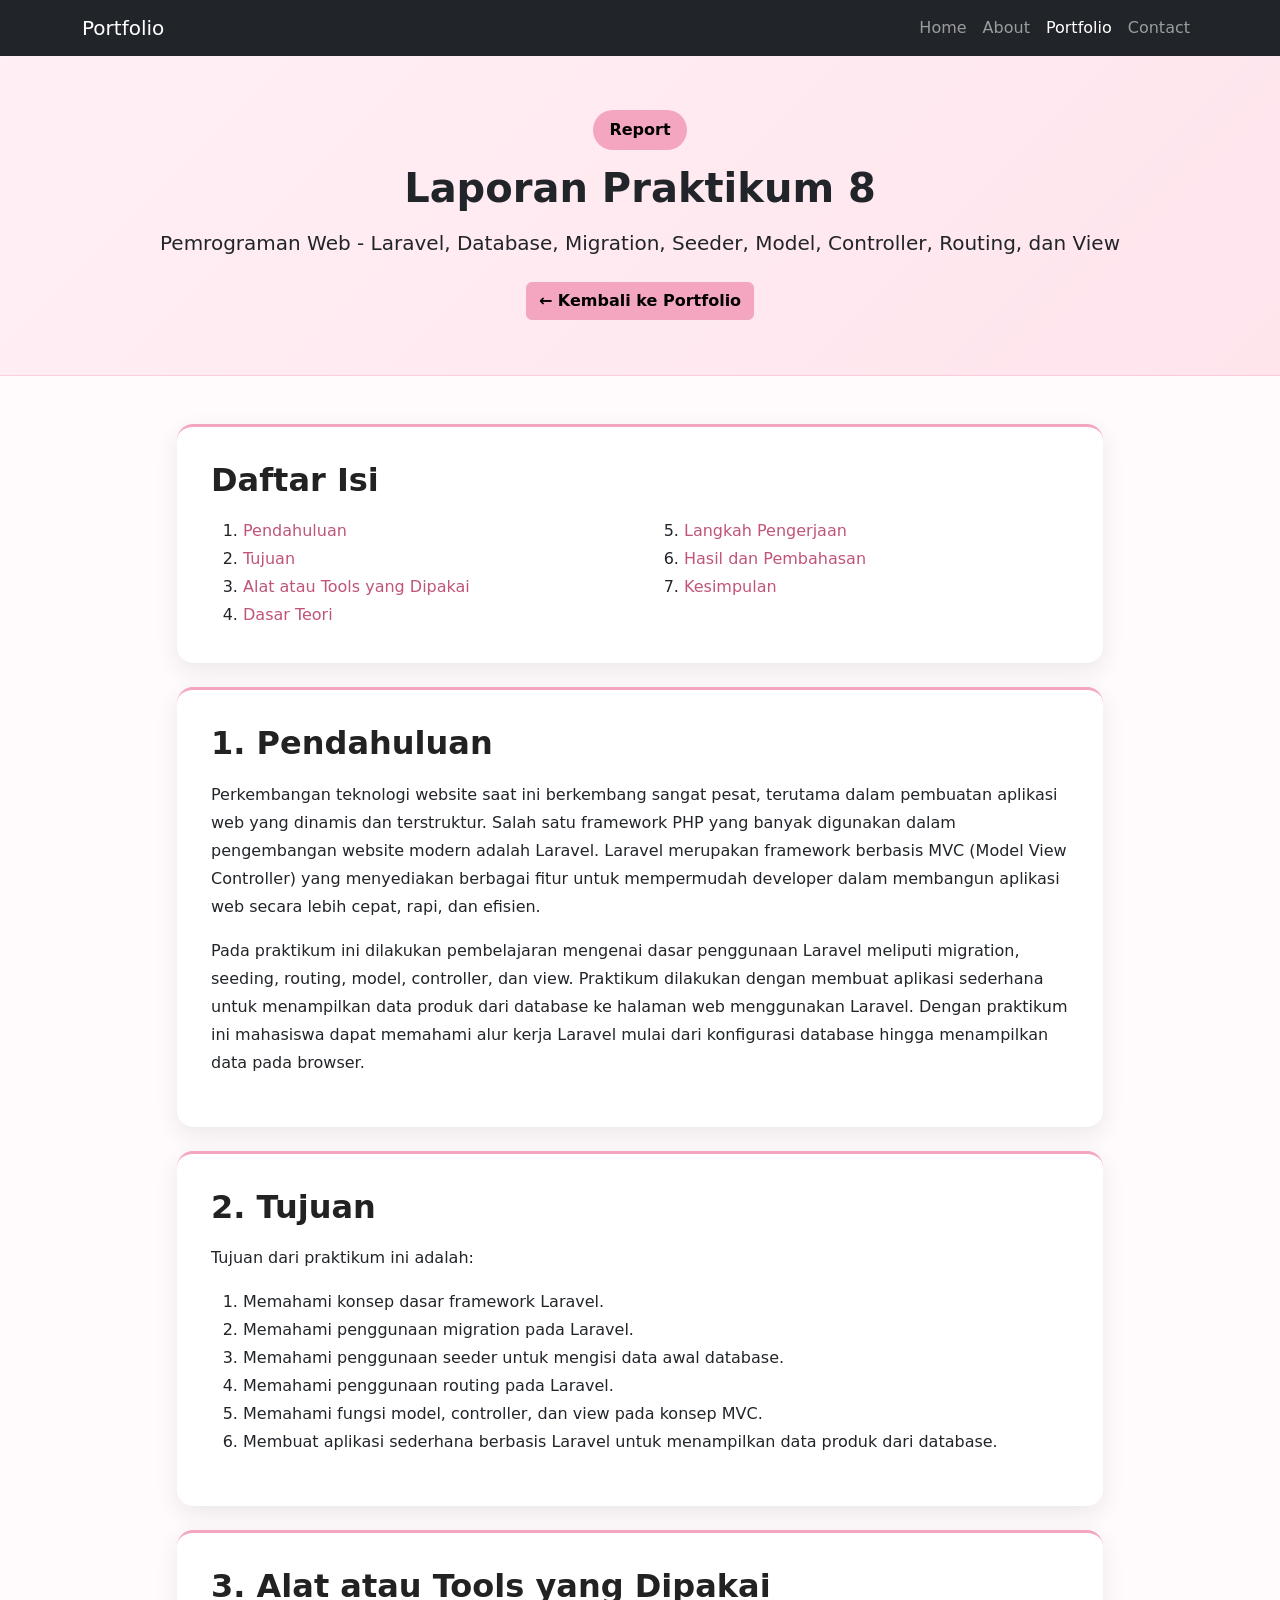
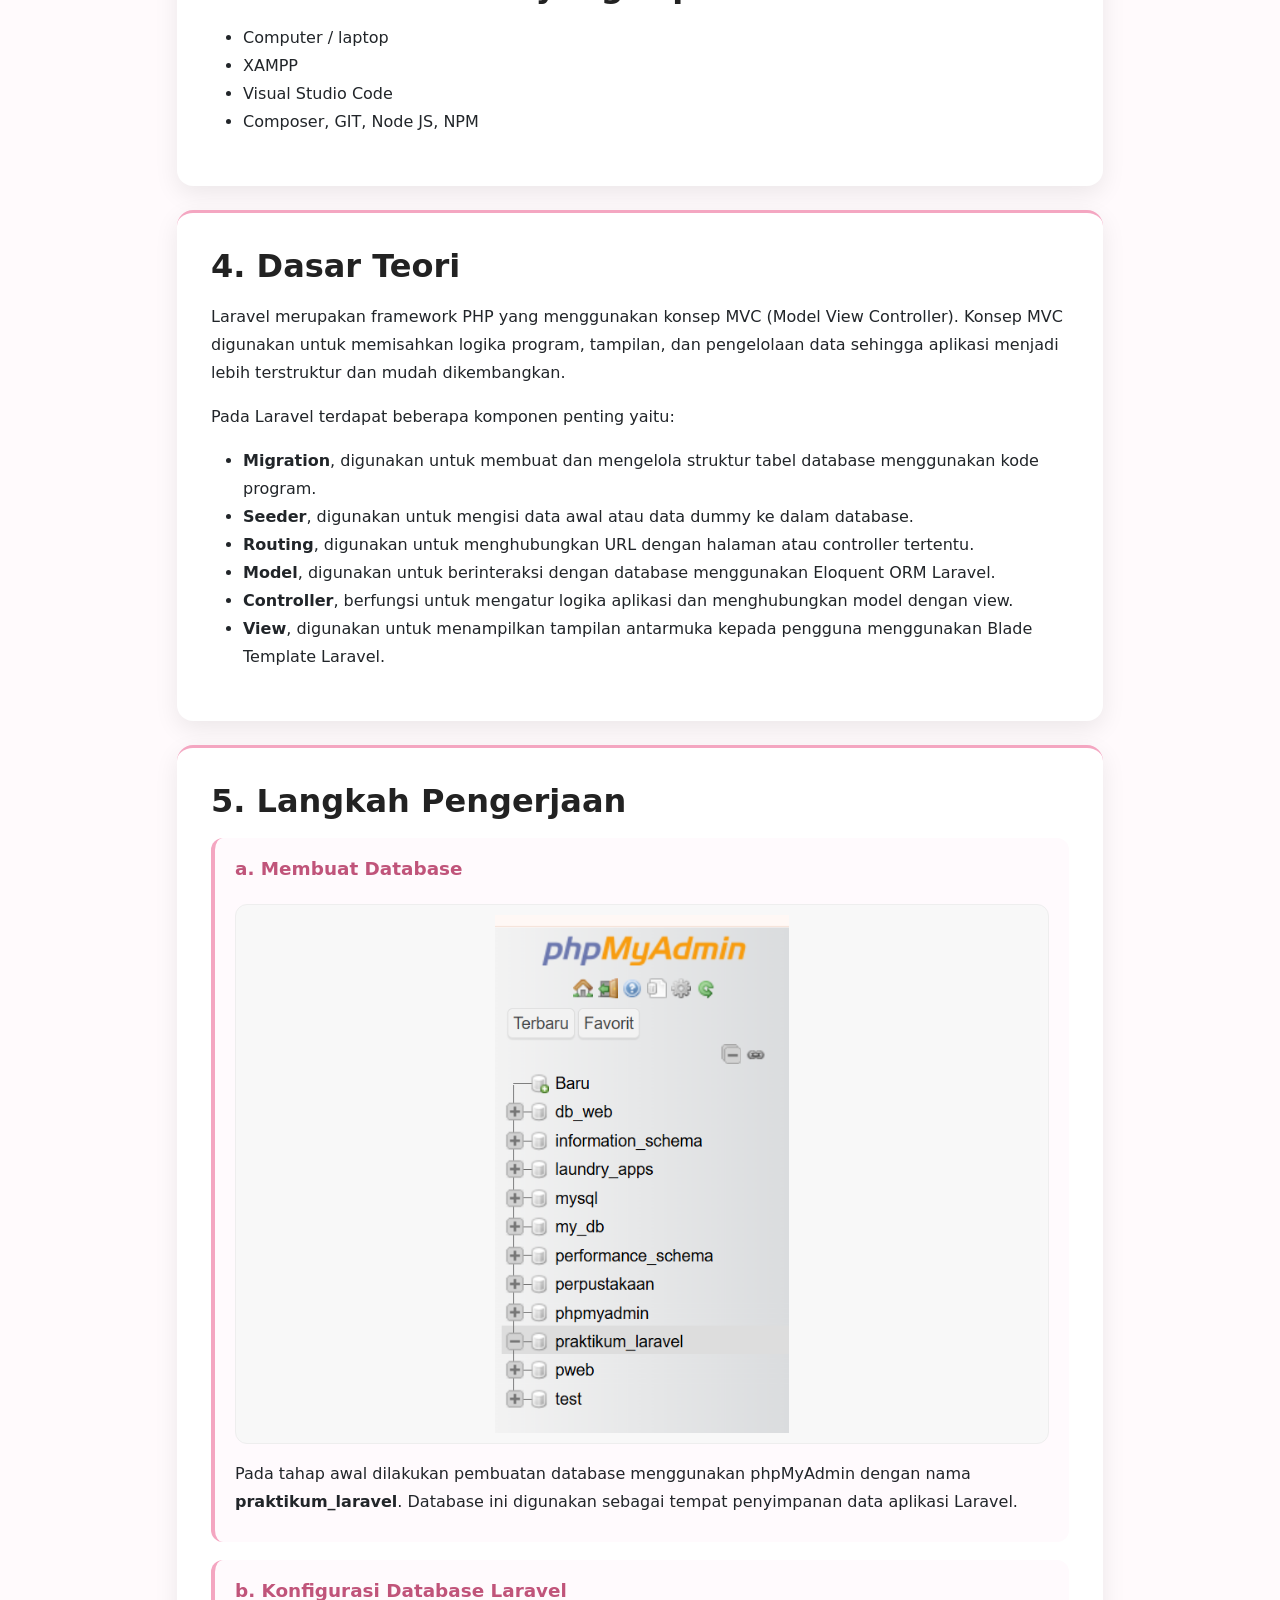
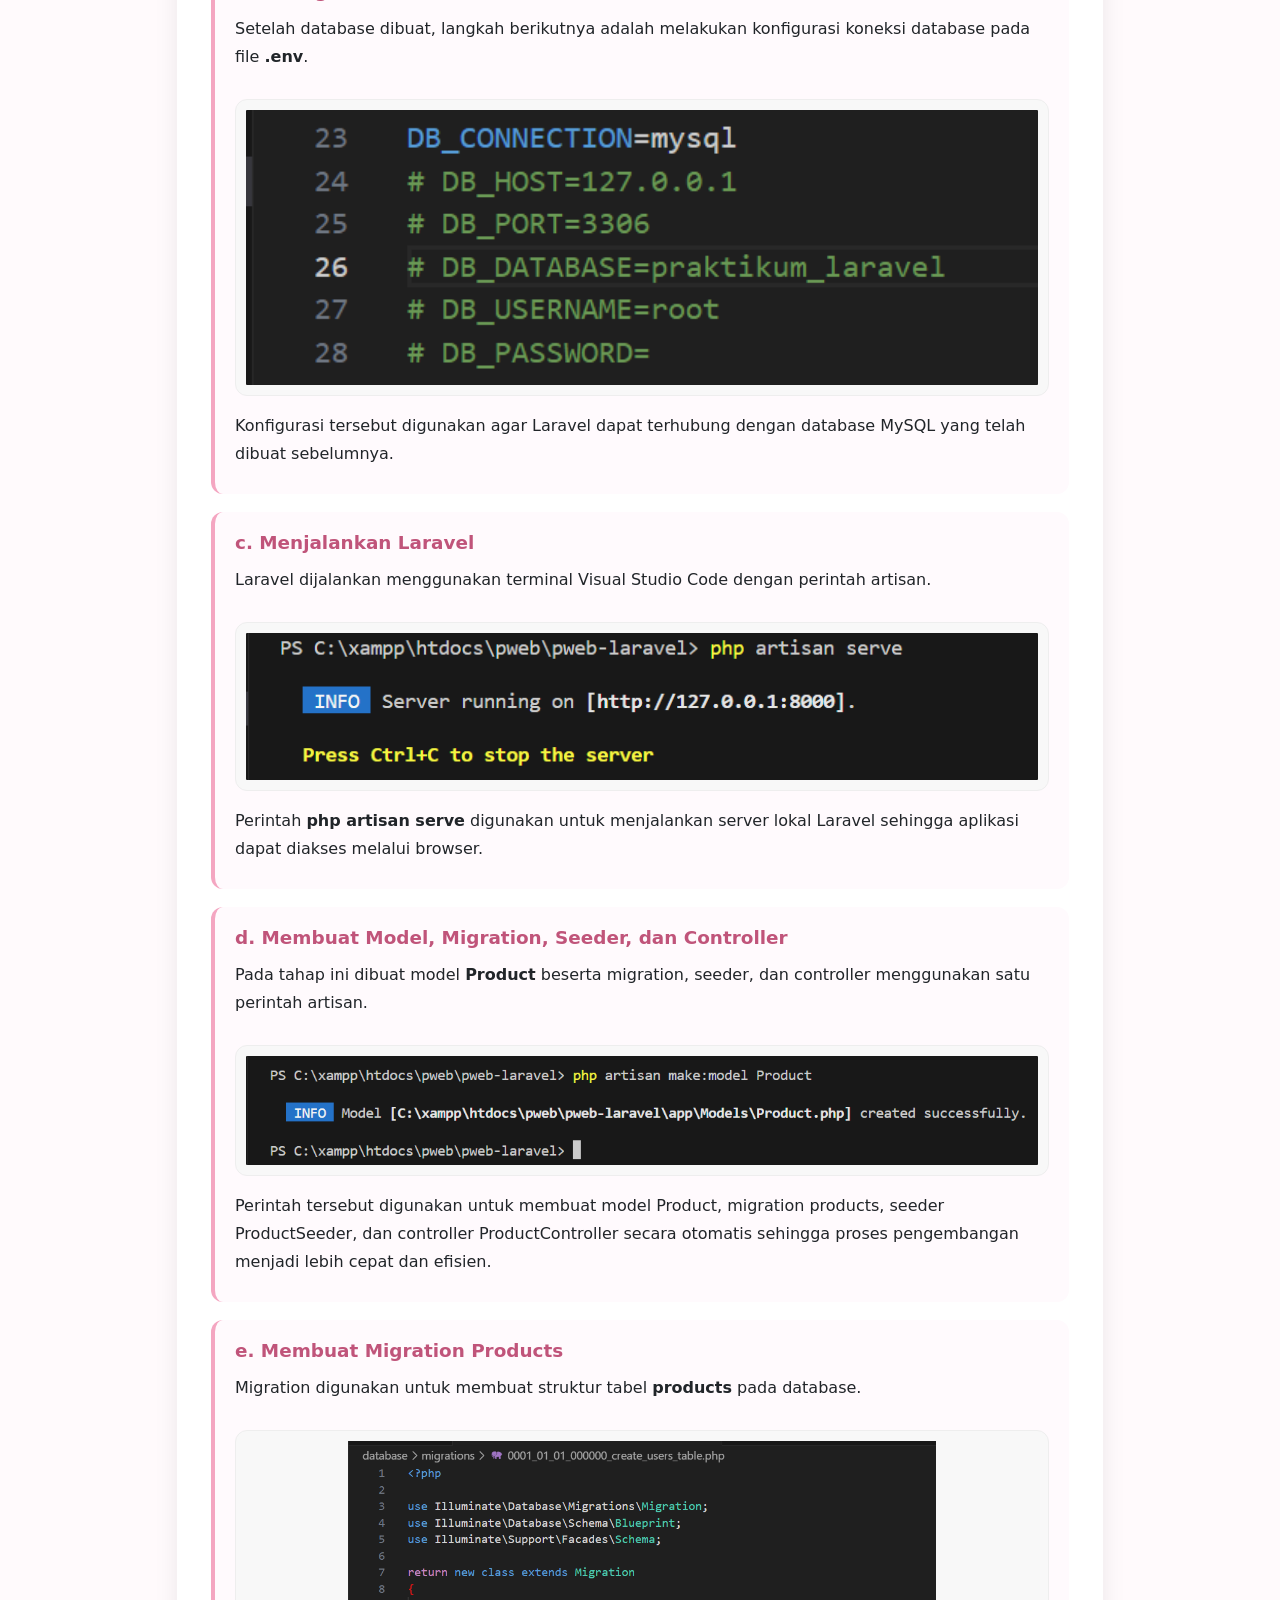
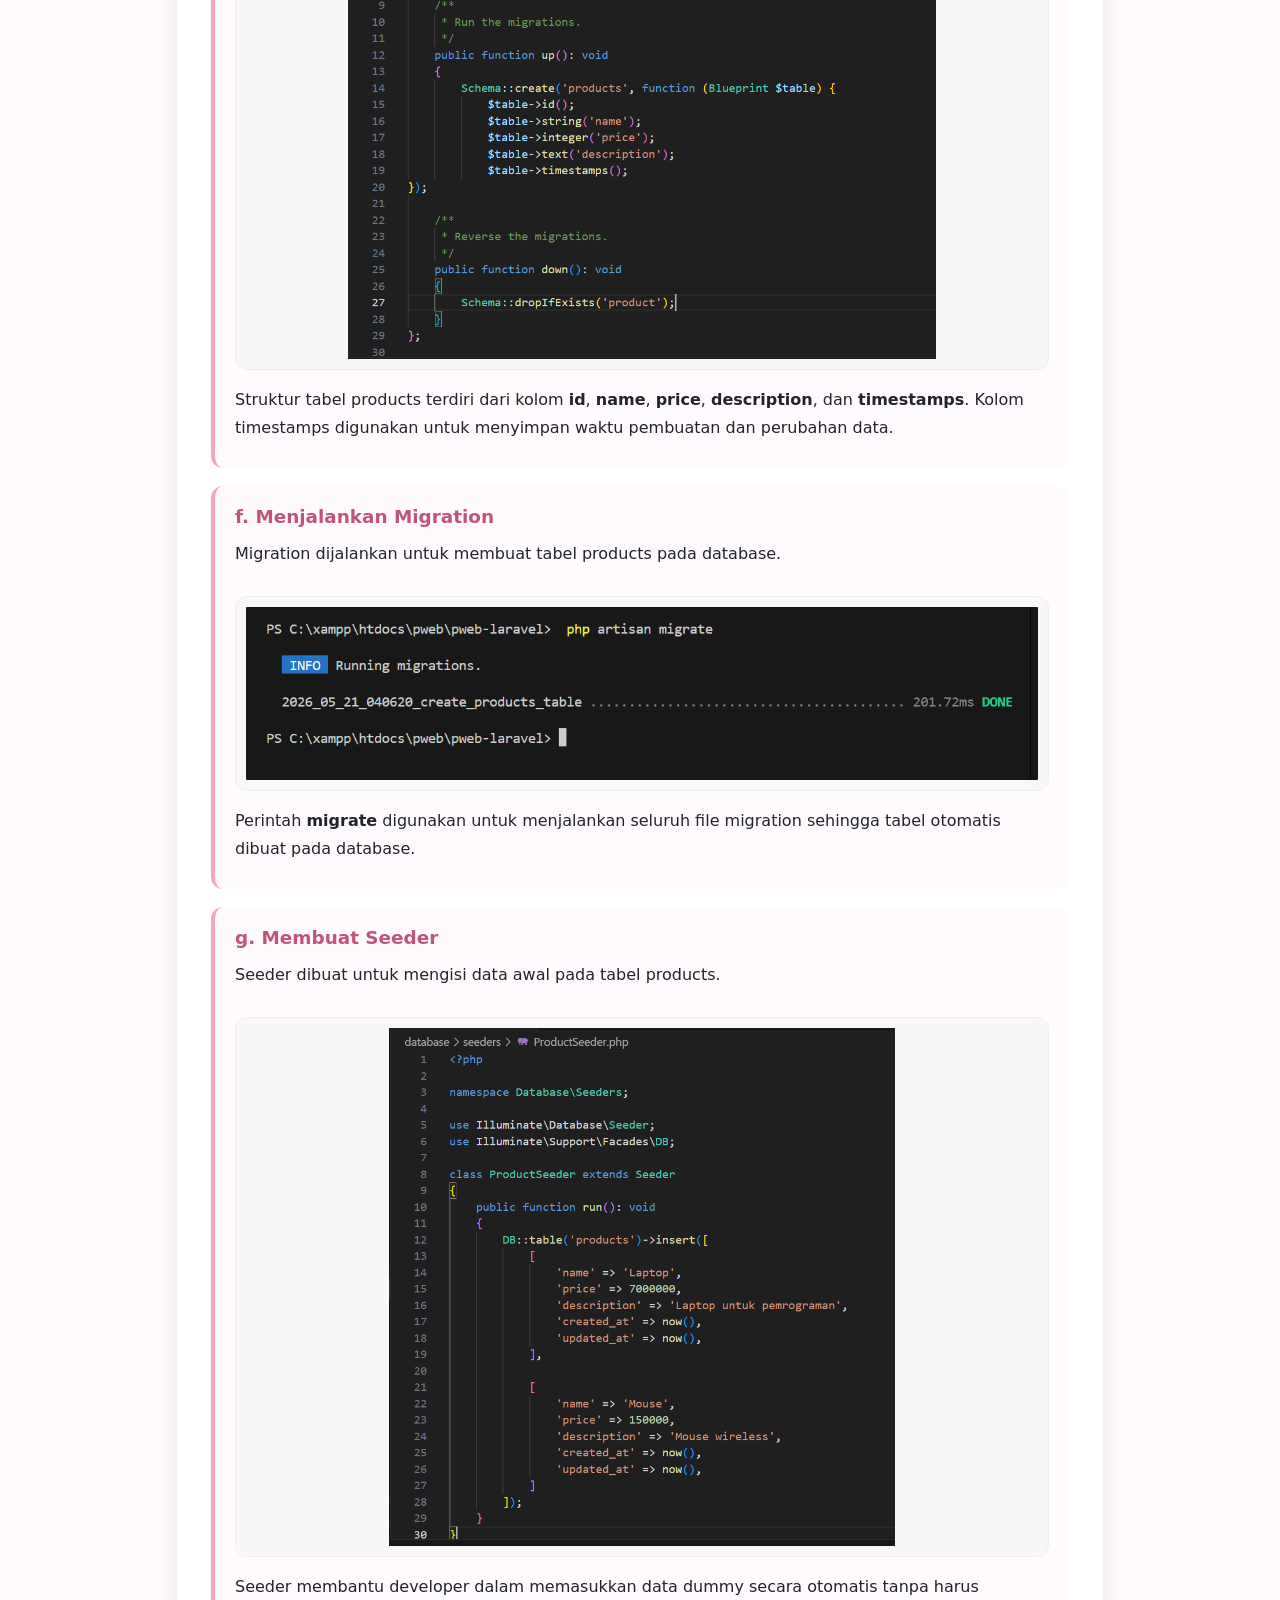
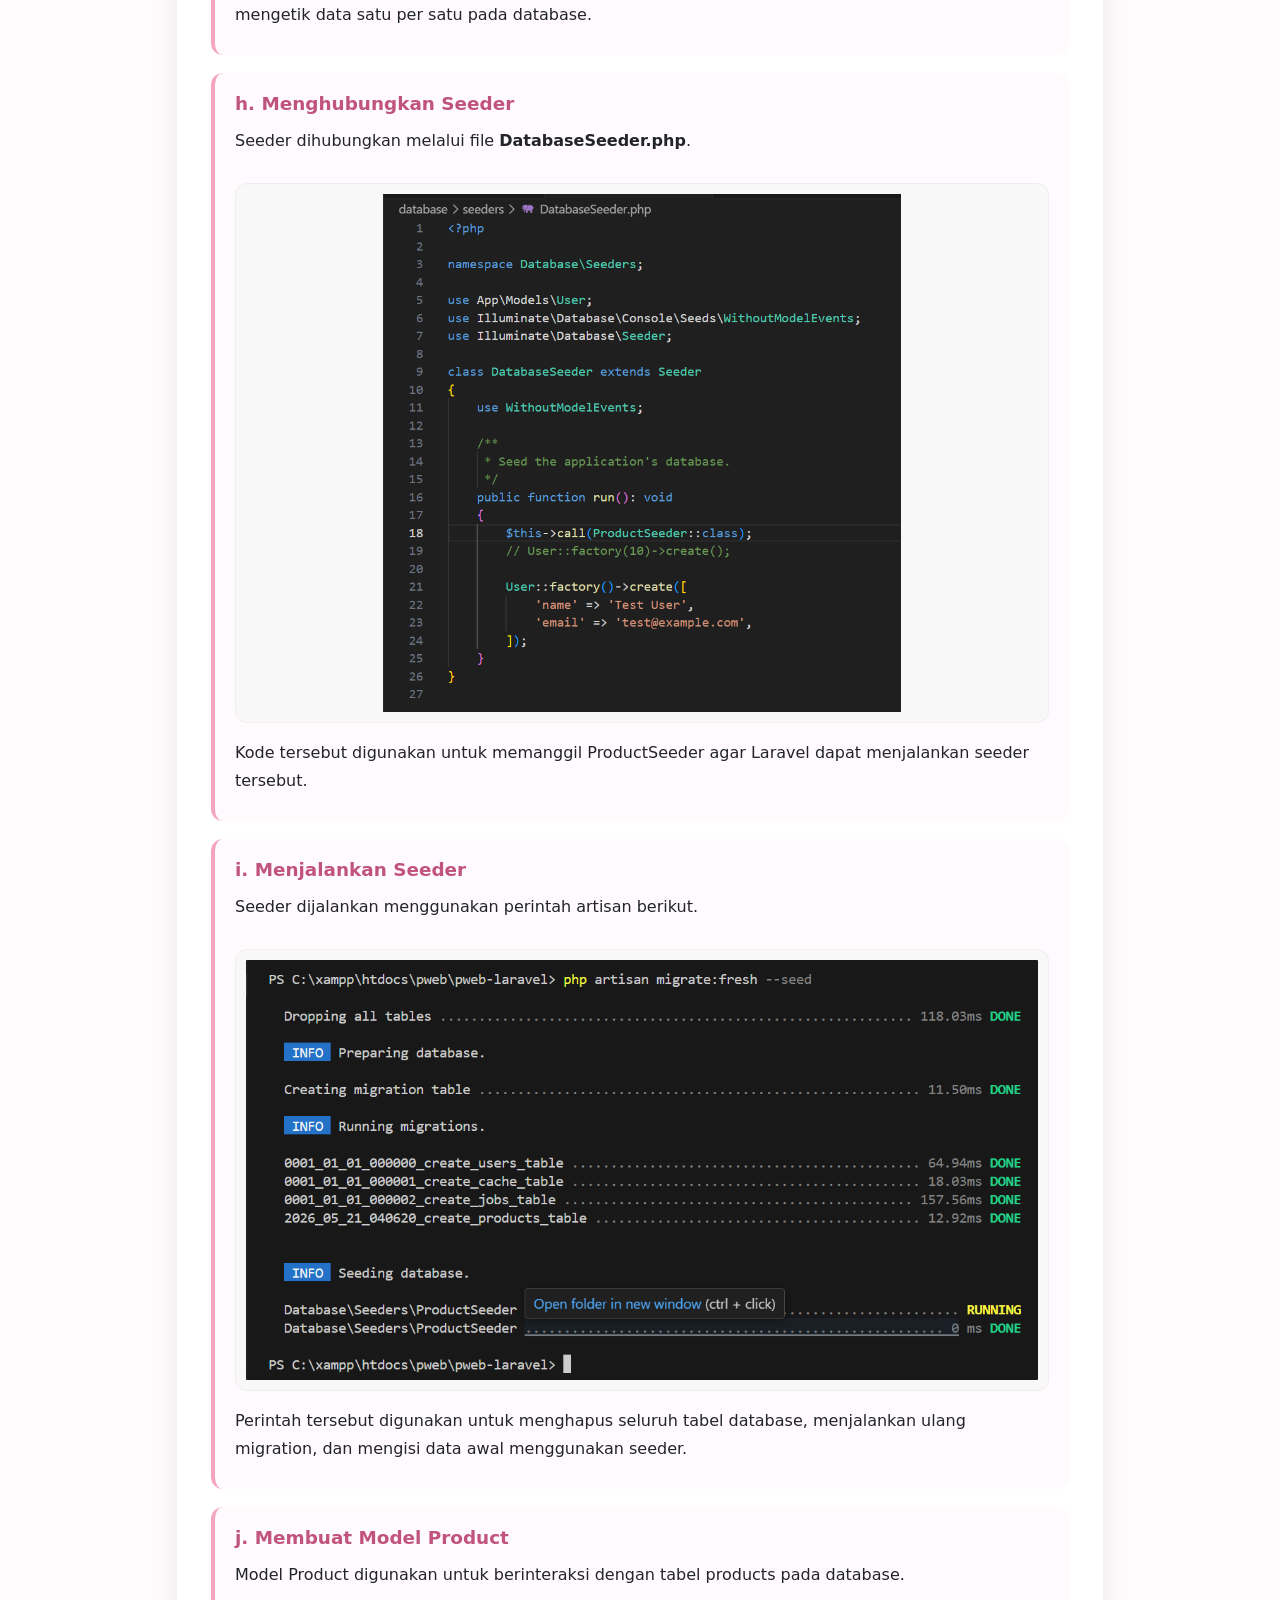
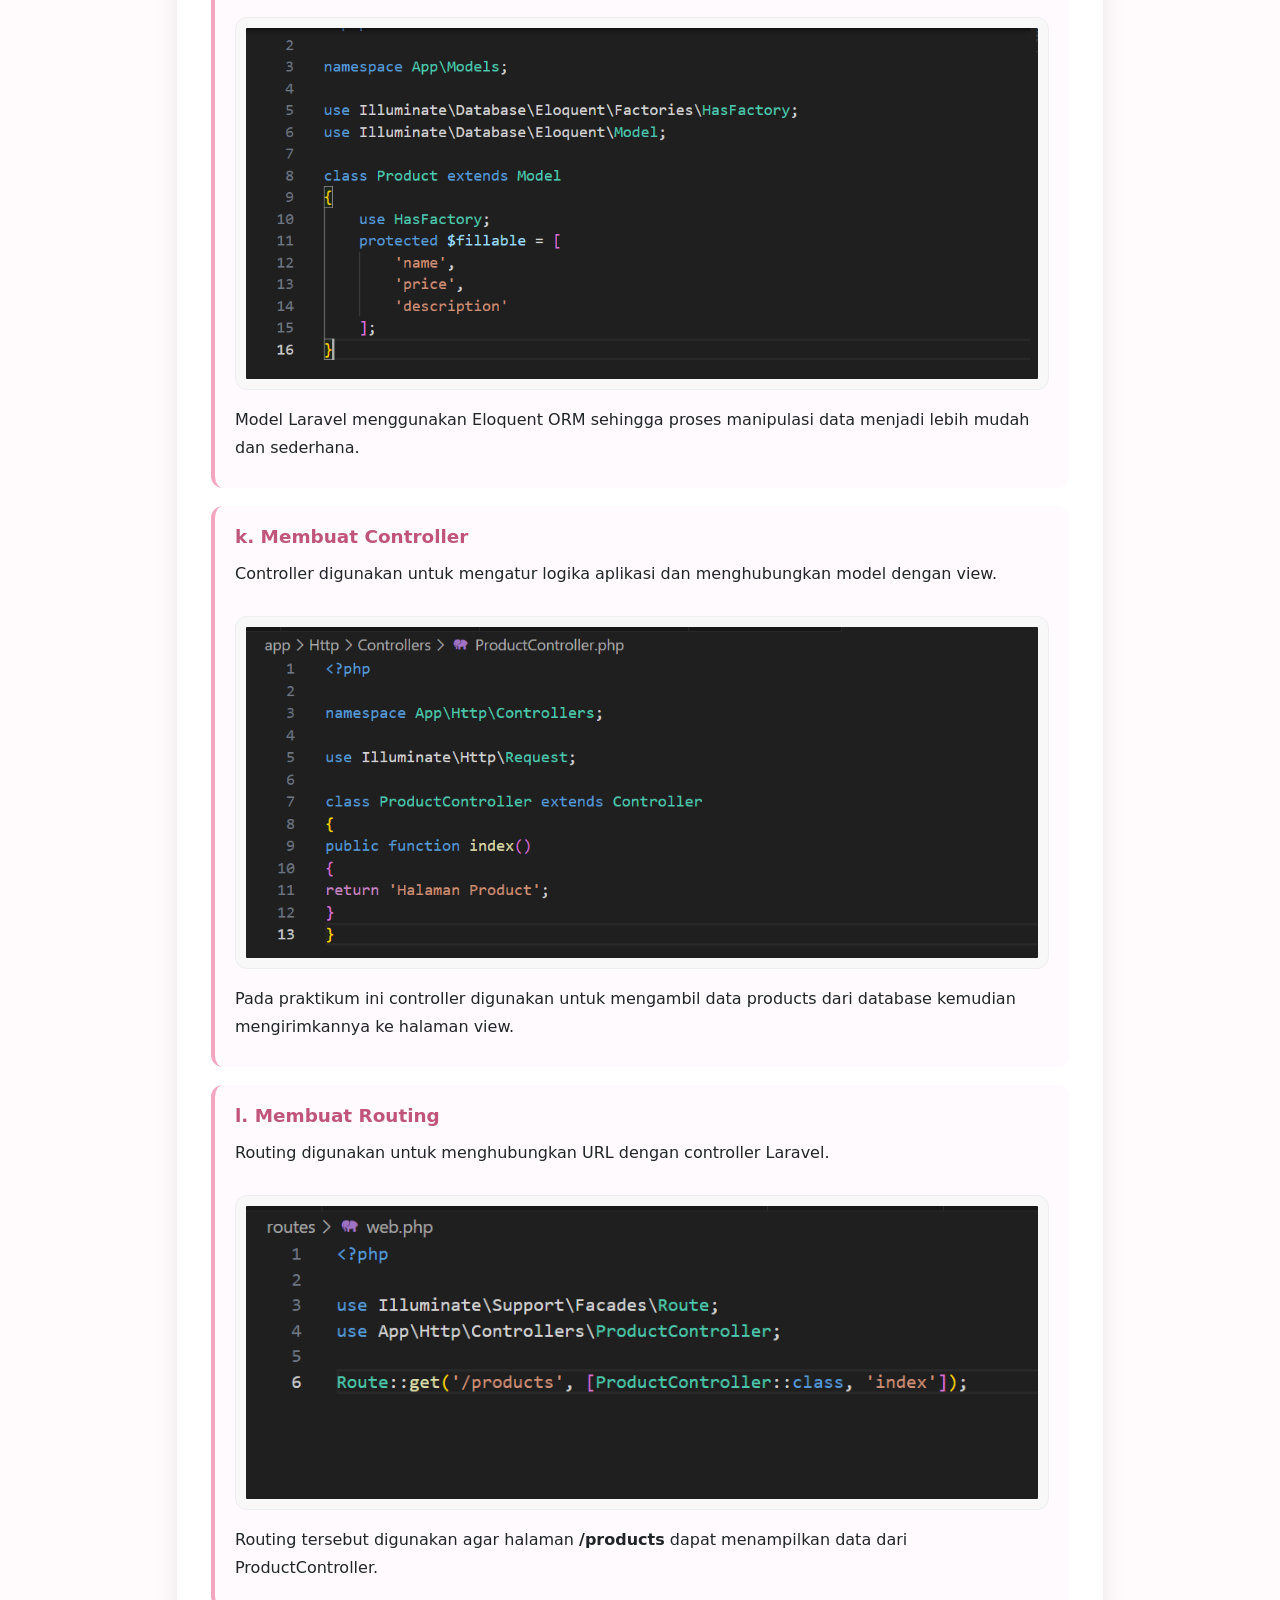
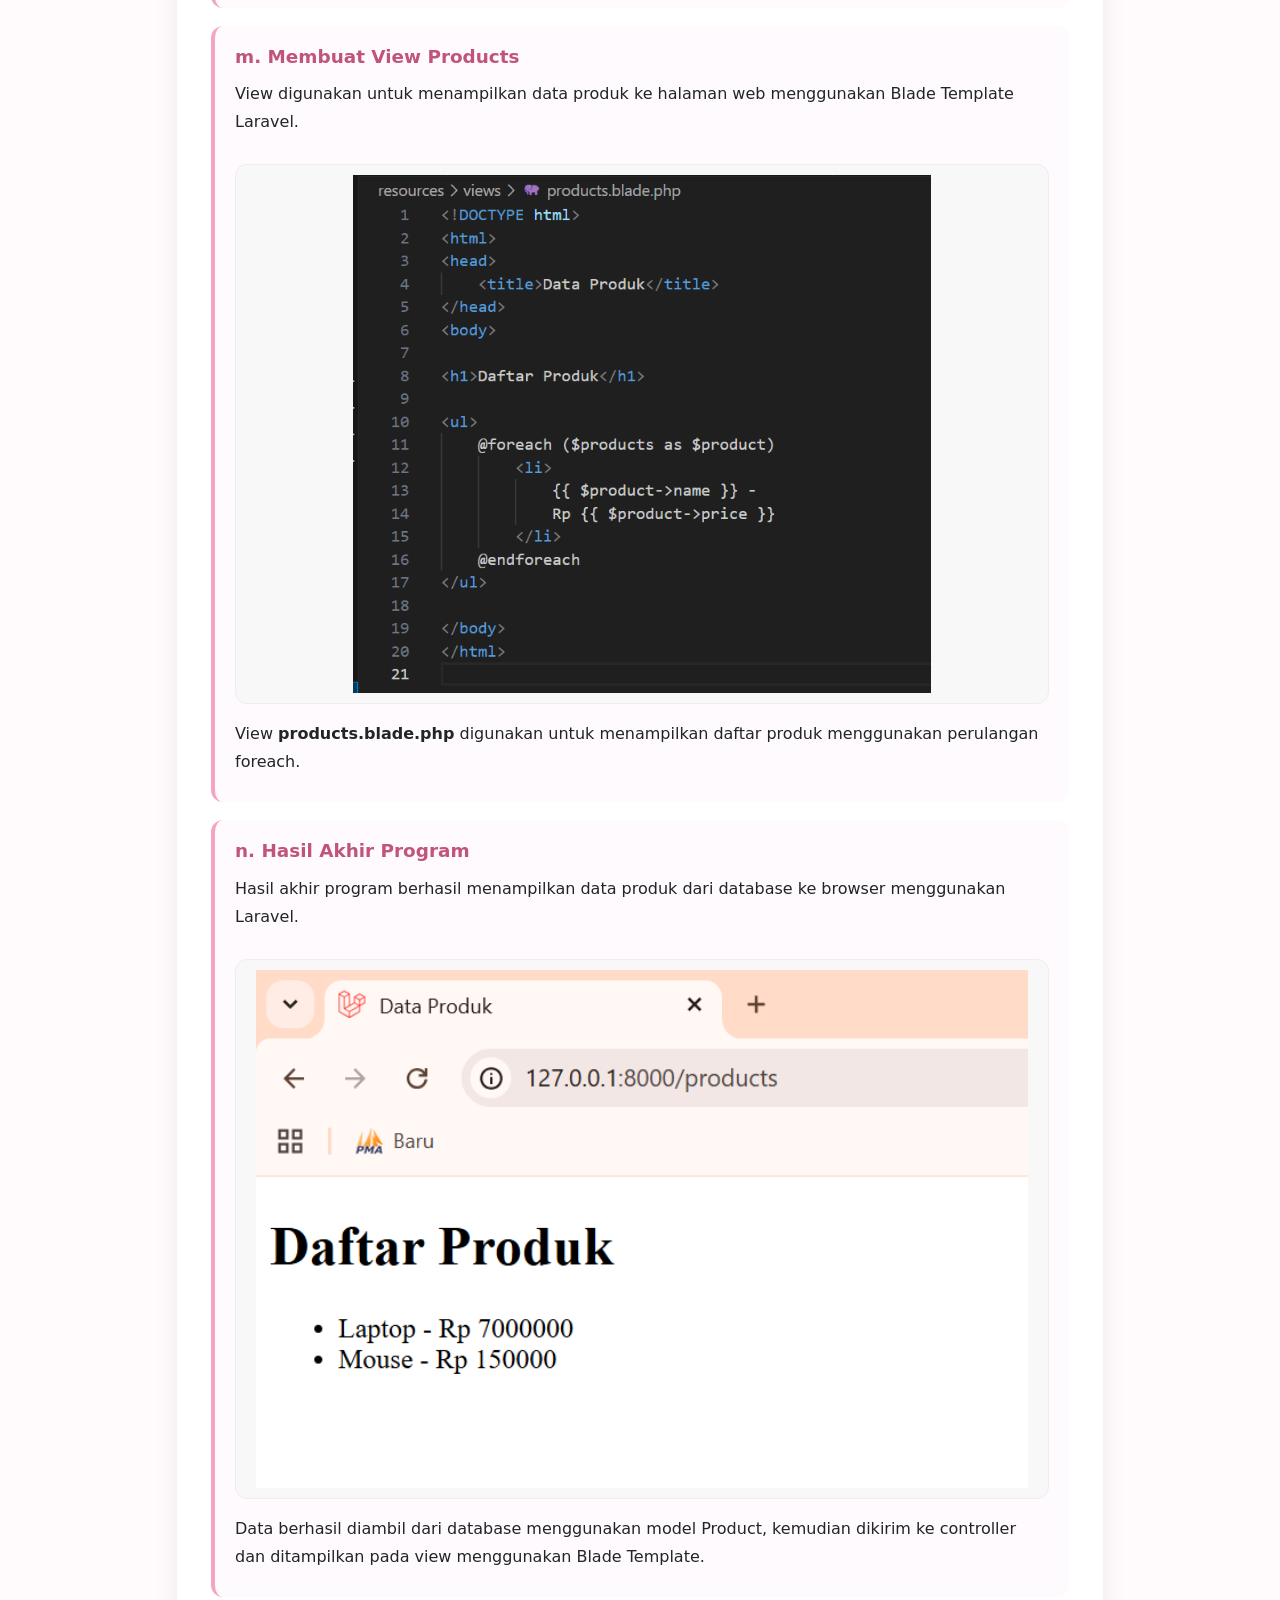
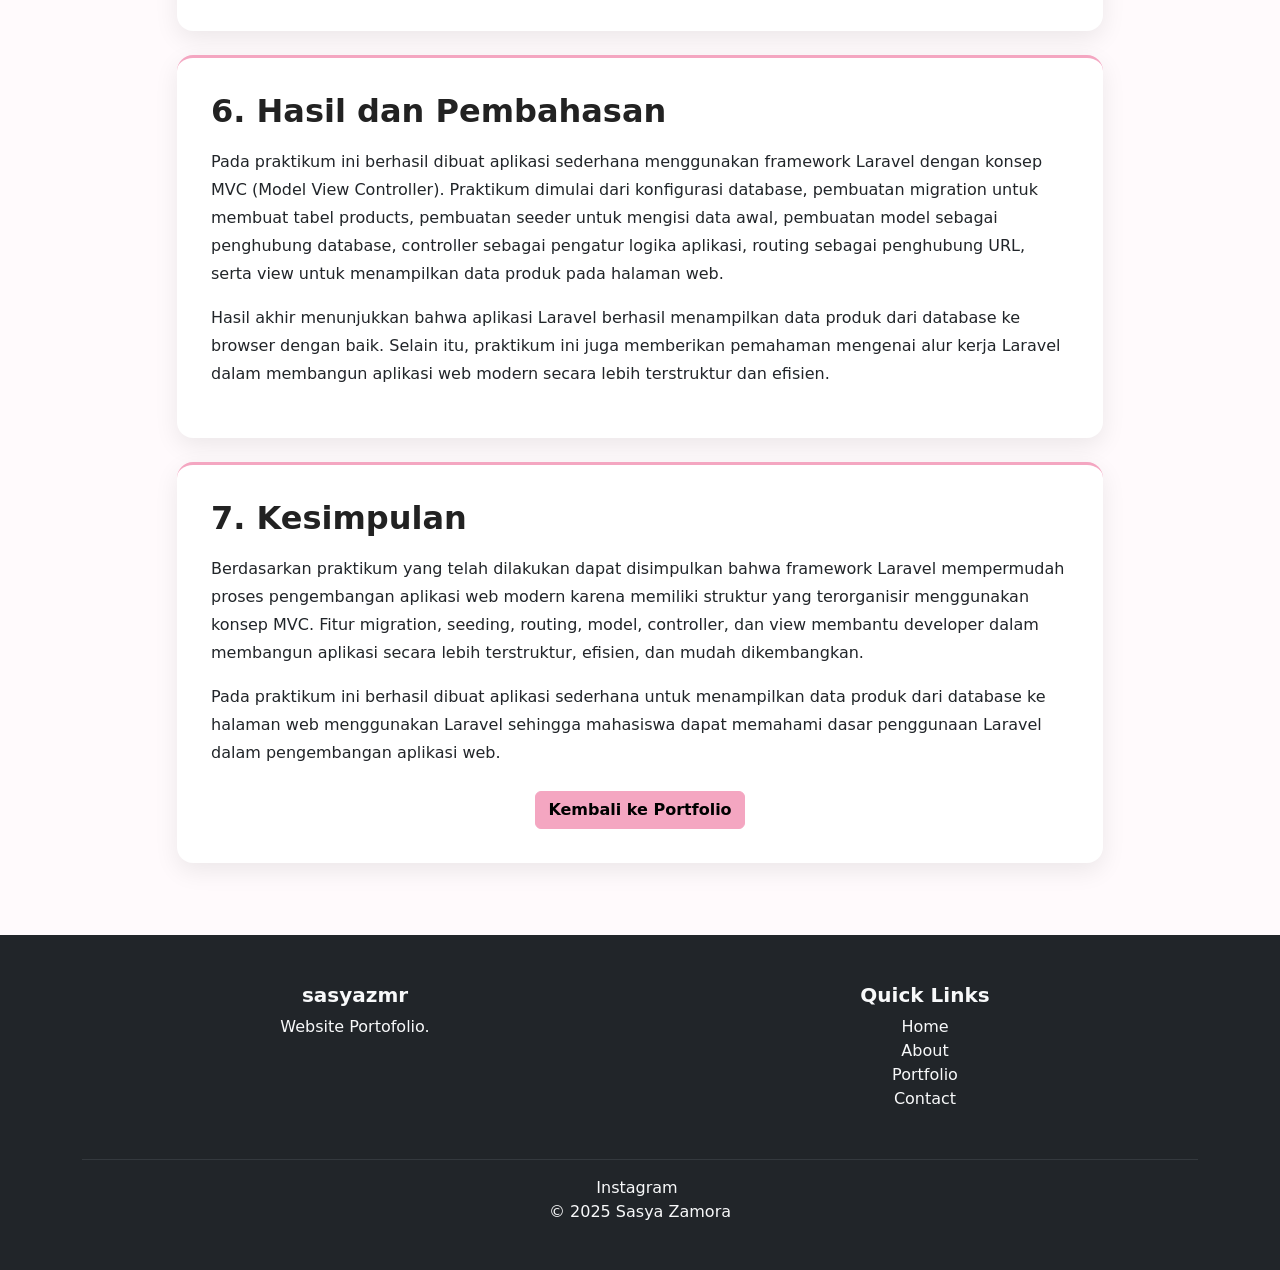
==== laporan-praktikum-8.html @ d5d4f6e7 "Tambah halaman laporan praktikum 8" ====
<!DOCTYPE html>
<html lang="id">
<head>
    <meta charset="UTF-8">
    <meta name="viewport" content="width=device-width, initial-scale=1.0">
    <title>Laporan Praktikum 8 - Portofolio</title>

    <link href="https://cdn.jsdelivr.net/npm/bootstrap@5.3.3/dist/css/bootstrap.min.css" rel="stylesheet">
    <link rel="stylesheet" href="style.css">

    <style>
        body {
            background: #fffafc;
        }
        .report-hero {
            padding: 110px 0 55px;
            background: linear-gradient(135deg, #fff0f5, #ffe4ec);
            border-bottom: 1px solid rgba(244, 166, 193, 0.45);
        }
        .report-label {
            display: inline-block;
            background-color: #f4a6c1;
            color: #000;
            font-weight: 600;
            border-radius: 999px;
            padding: 8px 16px;
            margin-bottom: 14px;
        }
        .report-card {
            background: #ffffff;
            border-radius: 16px;
            box-shadow: 0 8px 25px rgba(0,0,0,0.08);
            padding: 34px;
            margin-bottom: 24px;
            border-top: 3px solid #f4a6c1;
        }
        .report-card h2 {
            font-weight: 700;
            margin-bottom: 18px;
            color: #222;
        }
        .report-card h3 {
            font-weight: 700;
            font-size: 1.15rem;
            color: #c0547a;
            margin-bottom: 12px;
        }
        .report-card p,
        .report-card li {
            line-height: 1.75;
        }
        .report-img {
            width: 100%;
            max-height: 540px;
            object-fit: contain;
            background: #f8f8f8;
            border: 1px solid #eee;
            border-radius: 12px;
            padding: 10px;
            margin: 12px 0 16px;
        }
        .step-box {
            border-left: 4px solid #f4a6c1;
            background: #fffafd;
            border-radius: 12px;
            padding: 20px 20px 10px;
            margin-bottom: 18px;
        }
        .toc-card a {
            color: #c0547a;
            font-weight: 500;
            text-decoration: none;
        }
        .toc-card a:hover {
            color: #e68fb0;
            text-decoration: underline;
        }
        .btn-pink {
            background-color: #f4a6c1;
            border-color: #f4a6c1;
            color: #000;
            font-weight: 600;
        }
        .btn-pink:hover {
            background-color: #e68fb0;
            border-color: #e68fb0;
            color: #000;
        }
        @media (max-width: 576px) {
            .report-card {
                padding: 24px 18px;
            }
            .report-hero {
                padding-top: 95px;
            }
        }
    </style>
</head>
<body>

<!-- NAVBAR -->
<nav class="navbar navbar-expand-lg navbar-dark bg-dark fixed-top">
    <div class="container">
        <a class="navbar-brand" href="index.html">Portfolio</a>
        <button class="navbar-toggler" type="button" data-bs-toggle="collapse" data-bs-target="#navMenu">
            <span class="navbar-toggler-icon"></span>
        </button>

        <div class="collapse navbar-collapse" id="navMenu">
            <ul class="navbar-nav ms-auto">
                <a class="nav-link" href="index.html">Home</a>
                <a class="nav-link" href="about.html">About</a>
                <a class="nav-link active" href="portfolio.html">Portfolio</a>
                <a class="nav-link" href="contact.html">Contact</a>
            </ul>
        </div>
    </div>
</nav>

<header class="report-hero text-center">
    <div class="container">
        <span class="report-label">Report</span>
        <h1 class="fw-bold mb-3">Laporan Praktikum 8</h1>
        <p class="lead mb-4">Pemrograman Web - Laravel, Database, Migration, Seeder, Model, Controller, Routing, dan View</p>
        <a href="portfolio.html" class="btn btn-pink">&#8592; Kembali ke Portfolio</a>
    </div>
</header>

<main class="container my-5">
    <div class="row justify-content-center">
        <div class="col-lg-10">

            <div class="report-card toc-card">
                <h2>Daftar Isi</h2>
                <div class="row">
                    <div class="col-md-6">
                        <ol class="mb-md-0">
                            <li><a href="#pendahuluan">Pendahuluan</a></li>
                            <li><a href="#tujuan">Tujuan</a></li>
                            <li><a href="#tools">Alat atau Tools yang Dipakai</a></li>
                            <li><a href="#dasar-teori">Dasar Teori</a></li>
                        </ol>
                    </div>
                    <div class="col-md-6">
                        <ol start="5" class="mb-0">
                            <li><a href="#langkah">Langkah Pengerjaan</a></li>
                            <li><a href="#hasil">Hasil dan Pembahasan</a></li>
                            <li><a href="#kesimpulan">Kesimpulan</a></li>
                        </ol>
                    </div>
                </div>
            </div>

            <section id="pendahuluan" class="report-card">
                <h2>1. Pendahuluan</h2>
                <p>Perkembangan teknologi website saat ini berkembang sangat pesat, terutama dalam pembuatan aplikasi web yang dinamis dan terstruktur. Salah satu framework PHP yang banyak digunakan dalam pengembangan website modern adalah Laravel. Laravel merupakan framework berbasis MVC (Model View Controller) yang menyediakan berbagai fitur untuk mempermudah developer dalam membangun aplikasi web secara lebih cepat, rapi, dan efisien.</p>
                <p>Pada praktikum ini dilakukan pembelajaran mengenai dasar penggunaan Laravel meliputi migration, seeding, routing, model, controller, dan view. Praktikum dilakukan dengan membuat aplikasi sederhana untuk menampilkan data produk dari database ke halaman web menggunakan Laravel. Dengan praktikum ini mahasiswa dapat memahami alur kerja Laravel mulai dari konfigurasi database hingga menampilkan data pada browser.</p>
            </section>

            <section id="tujuan" class="report-card">
                <h2>2. Tujuan</h2>
                <p>Tujuan dari praktikum ini adalah:</p>
                <ol>
                    <li>Memahami konsep dasar framework Laravel.</li>
                    <li>Memahami penggunaan migration pada Laravel.</li>
                    <li>Memahami penggunaan seeder untuk mengisi data awal database.</li>
                    <li>Memahami penggunaan routing pada Laravel.</li>
                    <li>Memahami fungsi model, controller, dan view pada konsep MVC.</li>
                    <li>Membuat aplikasi sederhana berbasis Laravel untuk menampilkan data produk dari database.</li>
                </ol>
            </section>

            <section id="tools" class="report-card">
                <h2>3. Alat atau Tools yang Dipakai</h2>
                <ul>
                    <li>Computer / laptop</li>
                    <li>XAMPP</li>
                    <li>Visual Studio Code</li>
                    <li>Composer, GIT, Node JS, NPM</li>
                </ul>
            </section>

            <section id="dasar-teori" class="report-card">
                <h2>4. Dasar Teori</h2>
                <p>Laravel merupakan framework PHP yang menggunakan konsep MVC (Model View Controller). Konsep MVC digunakan untuk memisahkan logika program, tampilan, dan pengelolaan data sehingga aplikasi menjadi lebih terstruktur dan mudah dikembangkan.</p>
                <p>Pada Laravel terdapat beberapa komponen penting yaitu:</p>
                <ul>
                    <li><strong>Migration</strong>, digunakan untuk membuat dan mengelola struktur tabel database menggunakan kode program.</li>
                    <li><strong>Seeder</strong>, digunakan untuk mengisi data awal atau data dummy ke dalam database.</li>
                    <li><strong>Routing</strong>, digunakan untuk menghubungkan URL dengan halaman atau controller tertentu.</li>
                    <li><strong>Model</strong>, digunakan untuk berinteraksi dengan database menggunakan Eloquent ORM Laravel.</li>
                    <li><strong>Controller</strong>, berfungsi untuk mengatur logika aplikasi dan menghubungkan model dengan view.</li>
                    <li><strong>View</strong>, digunakan untuk menampilkan tampilan antarmuka kepada pengguna menggunakan Blade Template Laravel.</li>
                </ul>
            </section>

            <section id="langkah" class="report-card">
                <h2>5. Langkah Pengerjaan</h2>

                <div class="step-box">
                    <h3>a. Membuat Database</h3>
                    <img src="images/laporan-praktikum-8/laporan8-01-database.png" alt="Membuat database praktikum_laravel di phpMyAdmin" class="report-img">
                    <p>Pada tahap awal dilakukan pembuatan database menggunakan phpMyAdmin dengan nama <strong>praktikum_laravel</strong>. Database ini digunakan sebagai tempat penyimpanan data aplikasi Laravel.</p>
                </div>

                <div class="step-box">
                    <h3>b. Konfigurasi Database Laravel</h3>
                    <p>Setelah database dibuat, langkah berikutnya adalah melakukan konfigurasi koneksi database pada file <strong>.env</strong>.</p>
                    <img src="images/laporan-praktikum-8/laporan8-02-konfigurasi-database.png" alt="Konfigurasi database Laravel pada file .env" class="report-img">
                    <p>Konfigurasi tersebut digunakan agar Laravel dapat terhubung dengan database MySQL yang telah dibuat sebelumnya.</p>
                </div>

                <div class="step-box">
                    <h3>c. Menjalankan Laravel</h3>
                    <p>Laravel dijalankan menggunakan terminal Visual Studio Code dengan perintah artisan.</p>
                    <img src="images/laporan-praktikum-8/laporan8-03-artisan-serve.png" alt="Menjalankan Laravel dengan perintah php artisan serve" class="report-img">
                    <p>Perintah <strong>php artisan serve</strong> digunakan untuk menjalankan server lokal Laravel sehingga aplikasi dapat diakses melalui browser.</p>
                </div>

                <div class="step-box">
                    <h3>d. Membuat Model, Migration, Seeder, dan Controller</h3>
                    <p>Pada tahap ini dibuat model <strong>Product</strong> beserta migration, seeder, dan controller menggunakan satu perintah artisan.</p>
                    <img src="images/laporan-praktikum-8/laporan8-04-membuat-model.png" alt="Membuat model Product menggunakan artisan" class="report-img">
                    <p>Perintah tersebut digunakan untuk membuat model Product, migration products, seeder ProductSeeder, dan controller ProductController secara otomatis sehingga proses pengembangan menjadi lebih cepat dan efisien.</p>
                </div>

                <div class="step-box">
                    <h3>e. Membuat Migration Products</h3>
                    <p>Migration digunakan untuk membuat struktur tabel <strong>products</strong> pada database.</p>
                    <img src="images/laporan-praktikum-8/laporan8-05-migration-products.png" alt="Kode migration tabel products" class="report-img">
                    <p>Struktur tabel products terdiri dari kolom <strong>id</strong>, <strong>name</strong>, <strong>price</strong>, <strong>description</strong>, dan <strong>timestamps</strong>. Kolom timestamps digunakan untuk menyimpan waktu pembuatan dan perubahan data.</p>
                </div>

                <div class="step-box">
                    <h3>f. Menjalankan Migration</h3>
                    <p>Migration dijalankan untuk membuat tabel products pada database.</p>
                    <img src="images/laporan-praktikum-8/laporan8-06-menjalankan-migration.png" alt="Menjalankan migration Laravel" class="report-img">
                    <p>Perintah <strong>migrate</strong> digunakan untuk menjalankan seluruh file migration sehingga tabel otomatis dibuat pada database.</p>
                </div>

                <div class="step-box">
                    <h3>g. Membuat Seeder</h3>
                    <p>Seeder dibuat untuk mengisi data awal pada tabel products.</p>
                    <img src="images/laporan-praktikum-8/laporan8-07-product-seeder.png" alt="Kode ProductSeeder untuk mengisi data produk" class="report-img">
                    <p>Seeder membantu developer dalam memasukkan data dummy secara otomatis tanpa harus mengetik data satu per satu pada database.</p>
                </div>

                <div class="step-box">
                    <h3>h. Menghubungkan Seeder</h3>
                    <p>Seeder dihubungkan melalui file <strong>DatabaseSeeder.php</strong>.</p>
                    <img src="images/laporan-praktikum-8/laporan8-08-database-seeder.png" alt="Menghubungkan ProductSeeder pada DatabaseSeeder" class="report-img">
                    <p>Kode tersebut digunakan untuk memanggil ProductSeeder agar Laravel dapat menjalankan seeder tersebut.</p>
                </div>

                <div class="step-box">
                    <h3>i. Menjalankan Seeder</h3>
                    <p>Seeder dijalankan menggunakan perintah artisan berikut.</p>
                    <img src="images/laporan-praktikum-8/laporan8-09-menjalankan-seeder.png" alt="Menjalankan seeder menggunakan php artisan migrate fresh seed" class="report-img">
                    <p>Perintah tersebut digunakan untuk menghapus seluruh tabel database, menjalankan ulang migration, dan mengisi data awal menggunakan seeder.</p>
                </div>

                <div class="step-box">
                    <h3>j. Membuat Model Product</h3>
                    <p>Model Product digunakan untuk berinteraksi dengan tabel products pada database.</p>
                    <img src="images/laporan-praktikum-8/laporan8-10-model-product.png" alt="Kode model Product Laravel" class="report-img">
                    <p>Model Laravel menggunakan Eloquent ORM sehingga proses manipulasi data menjadi lebih mudah dan sederhana.</p>
                </div>

                <div class="step-box">
                    <h3>k. Membuat Controller</h3>
                    <p>Controller digunakan untuk mengatur logika aplikasi dan menghubungkan model dengan view.</p>
                    <img src="images/laporan-praktikum-8/laporan8-11-product-controller.png" alt="Kode ProductController Laravel" class="report-img">
                    <p>Pada praktikum ini controller digunakan untuk mengambil data products dari database kemudian mengirimkannya ke halaman view.</p>
                </div>

                <div class="step-box">
                    <h3>l. Membuat Routing</h3>
                    <p>Routing digunakan untuk menghubungkan URL dengan controller Laravel.</p>
                    <img src="images/laporan-praktikum-8/laporan8-12-routing-products.png" alt="Route products pada Laravel" class="report-img">
                    <p>Routing tersebut digunakan agar halaman <strong>/products</strong> dapat menampilkan data dari ProductController.</p>
                </div>

                <div class="step-box">
                    <h3>m. Membuat View Products</h3>
                    <p>View digunakan untuk menampilkan data produk ke halaman web menggunakan Blade Template Laravel.</p>
                    <img src="images/laporan-praktikum-8/laporan8-13-view-products.png" alt="Kode view products.blade.php" class="report-img">
                    <p>View <strong>products.blade.php</strong> digunakan untuk menampilkan daftar produk menggunakan perulangan foreach.</p>
                </div>

                <div class="step-box mb-0">
                    <h3>n. Hasil Akhir Program</h3>
                    <p>Hasil akhir program berhasil menampilkan data produk dari database ke browser menggunakan Laravel.</p>
                    <img src="images/laporan-praktikum-8/laporan8-14-hasil-akhir.png" alt="Hasil akhir halaman daftar produk" class="report-img">
                    <p>Data berhasil diambil dari database menggunakan model Product, kemudian dikirim ke controller dan ditampilkan pada view menggunakan Blade Template.</p>
                </div>
            </section>

            <section id="hasil" class="report-card">
                <h2>6. Hasil dan Pembahasan</h2>
                <p>Pada praktikum ini berhasil dibuat aplikasi sederhana menggunakan framework Laravel dengan konsep MVC (Model View Controller). Praktikum dimulai dari konfigurasi database, pembuatan migration untuk membuat tabel products, pembuatan seeder untuk mengisi data awal, pembuatan model sebagai penghubung database, controller sebagai pengatur logika aplikasi, routing sebagai penghubung URL, serta view untuk menampilkan data produk pada halaman web.</p>
                <p>Hasil akhir menunjukkan bahwa aplikasi Laravel berhasil menampilkan data produk dari database ke browser dengan baik. Selain itu, praktikum ini juga memberikan pemahaman mengenai alur kerja Laravel dalam membangun aplikasi web modern secara lebih terstruktur dan efisien.</p>
            </section>

            <section id="kesimpulan" class="report-card">
                <h2>7. Kesimpulan</h2>
                <p>Berdasarkan praktikum yang telah dilakukan dapat disimpulkan bahwa framework Laravel mempermudah proses pengembangan aplikasi web modern karena memiliki struktur yang terorganisir menggunakan konsep MVC. Fitur migration, seeding, routing, model, controller, dan view membantu developer dalam membangun aplikasi secara lebih terstruktur, efisien, dan mudah dikembangkan.</p>
                <p>Pada praktikum ini berhasil dibuat aplikasi sederhana untuk menampilkan data produk dari database ke halaman web menggunakan Laravel sehingga mahasiswa dapat memahami dasar penggunaan Laravel dalam pengembangan aplikasi web.</p>
                <div class="text-center mt-4">
                    <a href="portfolio.html" class="btn btn-pink">Kembali ke Portfolio</a>
                </div>
            </section>

        </div>
    </div>
</main>

<!-- FOOTER INFO -->
<footer class="bg-dark text-light pt-5">
    <div class="container">
        <div class="row">

            <div class="col-md-6 mb-3">
                <h5 class="fw-bold">sasyazmr</h5>
                <p>Website Portofolio.</p>
            </div>

            <div class="col-md-6 mb-3">
                <h5 class="fw-bold">Quick Links</h5>
                <ul class="list-unstyled">
                    <li><a href="index.html" class="text-light text-decoration-none">Home</a></li>
                    <li><a href="about.html" class="text-light text-decoration-none">About</a></li>
                    <li><a href="portfolio.html" class="text-light text-decoration-none">Portfolio</a></li>
                    <li><a href="contact.html" class="text-light text-decoration-none">Contact</a></li>
                </ul>
            </div>

        </div>

        <hr class="border-secondary">

        <div class="text-center pb-3">
            <a href="https://www.instagram.com/sasyaaazmr/" class="text-light text-decoration-none me-3">
                Instagram
            </a>
            <p class="mb-0">&copy; 2025 Sasya Zamora</p>
        </div>
    </div>
</footer>

<script src="https://cdn.jsdelivr.net/npm/bootstrap@5.3.3/dist/js/bootstrap.bundle.min.js"></script>

</body>
</html>
---- style.css ----
/* =========================
   HERO SECTION
========================= */
#hero{
    position: relative;
    height: 100vh; 
    display: flex;
    flex-direction: column;
    justify-content: center;
    align-items: center;

    background-image: url("images/background.jpg"); 
    background-size: cover;
    background-position: center;
    background-repeat: no-repeat;

    overflow: hidden;
}

#hero::before{
    content: "";
    position: absolute;
    inset: 0;
    backdrop-filter: blur(10px);
    background: rgba(0, 0, 0, 0.4);
    z-index: 0;
}

#hero *{
    position: relative;
    z-index: 1;
}

#hero img{
    width: 160px;
    height: 160px;
    border-radius: 50%;
    object-fit: cover;
    border: 4px solid #f4a6c1; /* pink soft */
    margin-bottom: 20px;
}

#hero h1,
#hero p{
    color: #ffffff;
    font-weight: bold;
}

/* =========================
   BUTTON (WARNING -> PINK)
========================= */
.btn-warning{
    background-color: #f4a6c1 !important;
    border-color: #f4a6c1 !important;
    color: #000 !important;
}

.btn-warning:hover{
    background-color: #e68fb0 !important;
    border-color: #e68fb0 !important;
    color: #000 !important;
}

.btn-warning:focus,
.btn-warning:active{
    box-shadow: 0 0 0 0.2rem rgba(244, 166, 193, 0.4);
}

/* =========================
   PORTFOLIO FILTER / TAB
========================= */
.nav-pills .nav-link,
.nav-tabs .nav-link {
    color: #f4a6c1;
    font-weight: 500;
}

.nav-pills .nav-link:hover,
.nav-tabs .nav-link:hover {
    color: #e68fb0;
}

.nav-pills .nav-link.active,
.nav-tabs .nav-link.active {
    background-color: #f4a6c1;
    color: #000;
    border-color: #f4a6c1;
}

.nav-pills .nav-link:focus,
.nav-tabs .nav-link:focus {
    box-shadow: 0 0 0 0.2rem rgba(244, 166, 193, 0.4);
}

/* =========================
   FOOTER
========================= */
footer{
    background: #222;
    color: #ddd;
    padding: 30px 20px;
    text-align: center;
}

footer a{
    color: #f4a6c1;
    margin: 0 10px;
    text-decoration: none;
}

footer a:hover{
    color: #e68fb0;
}
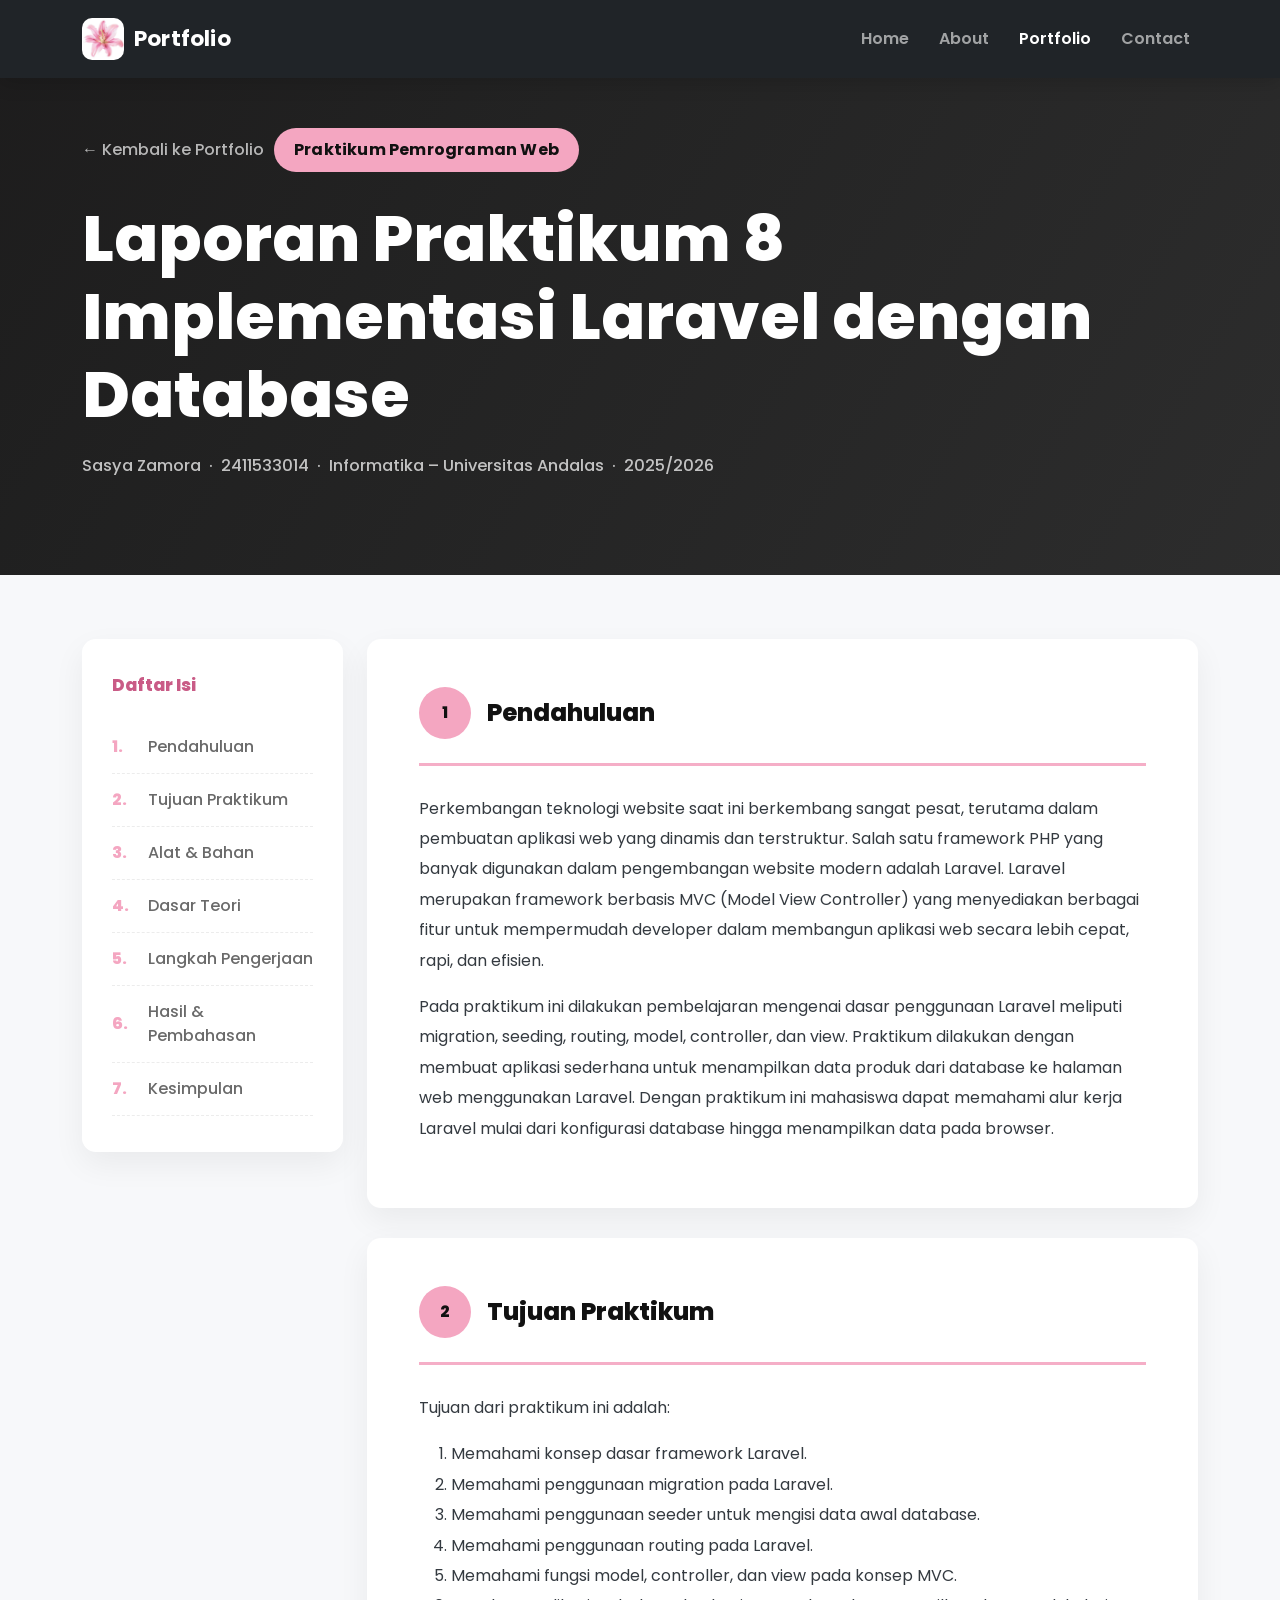
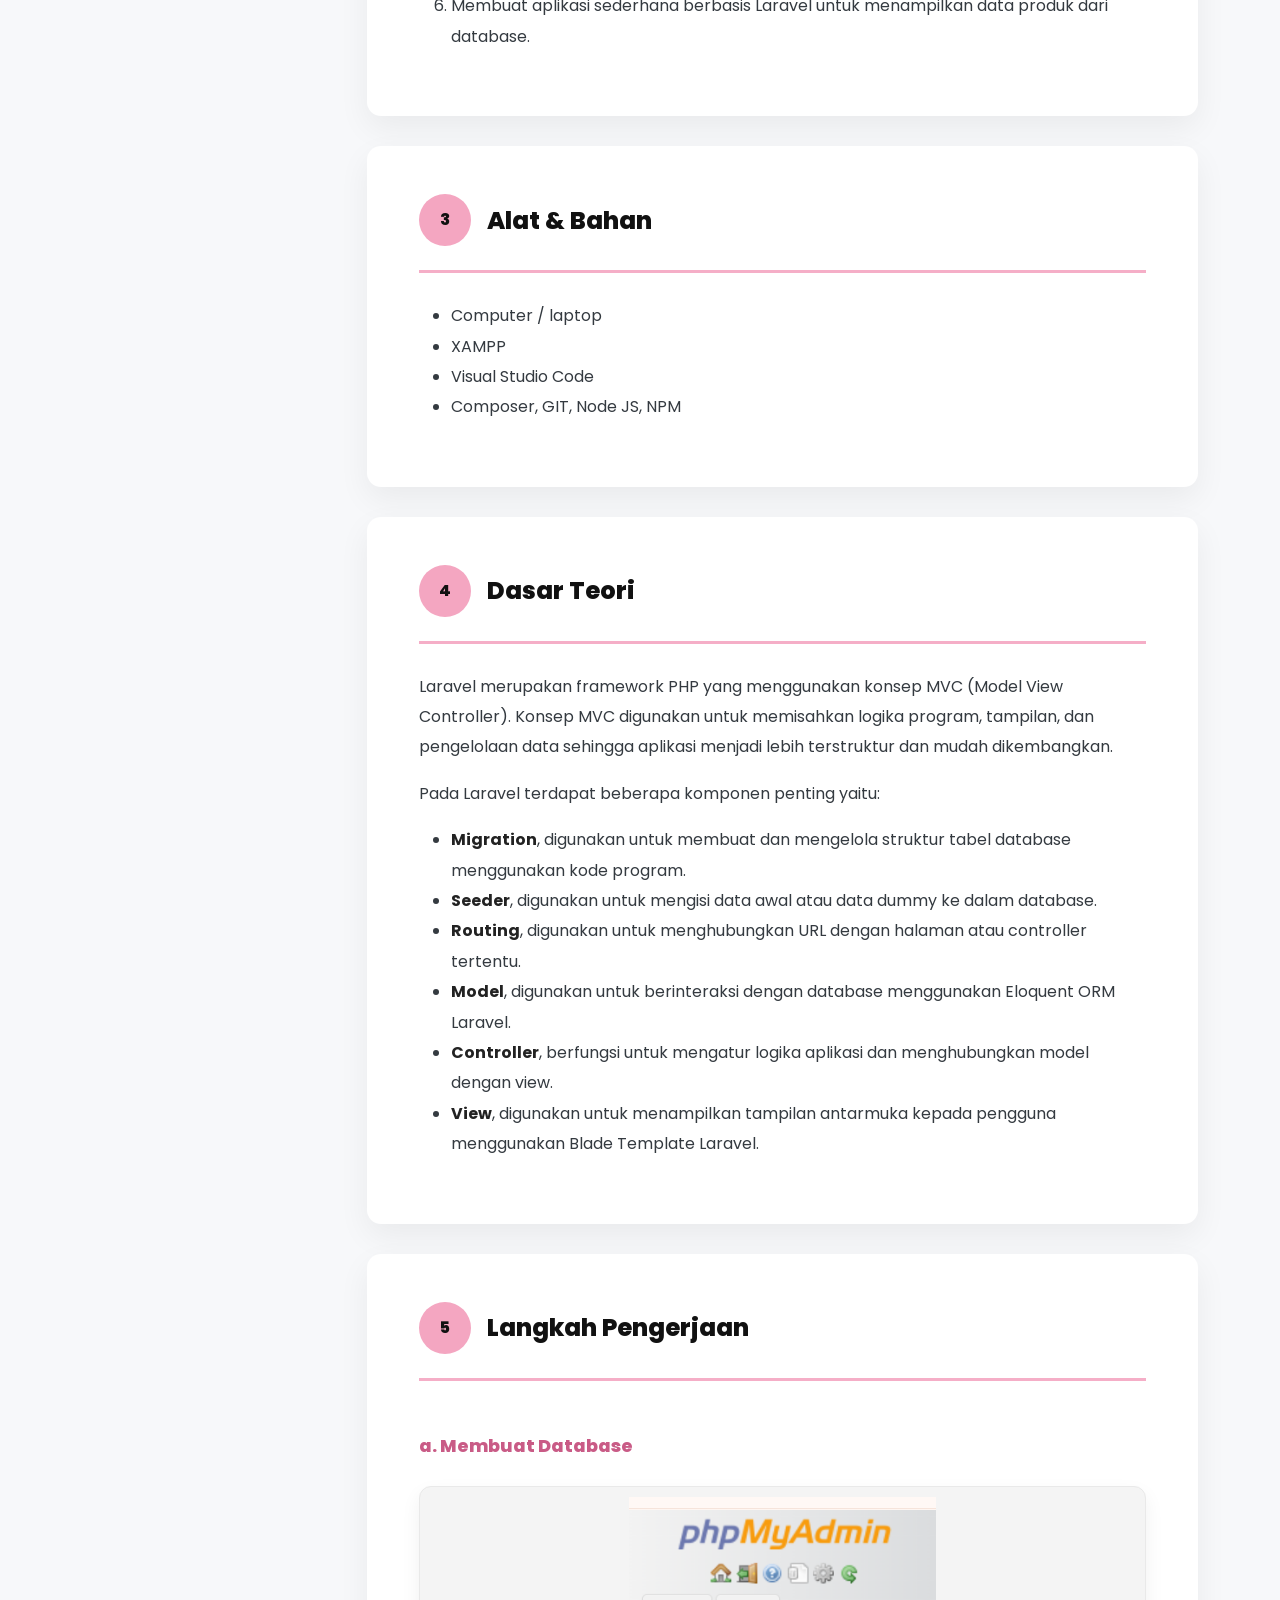
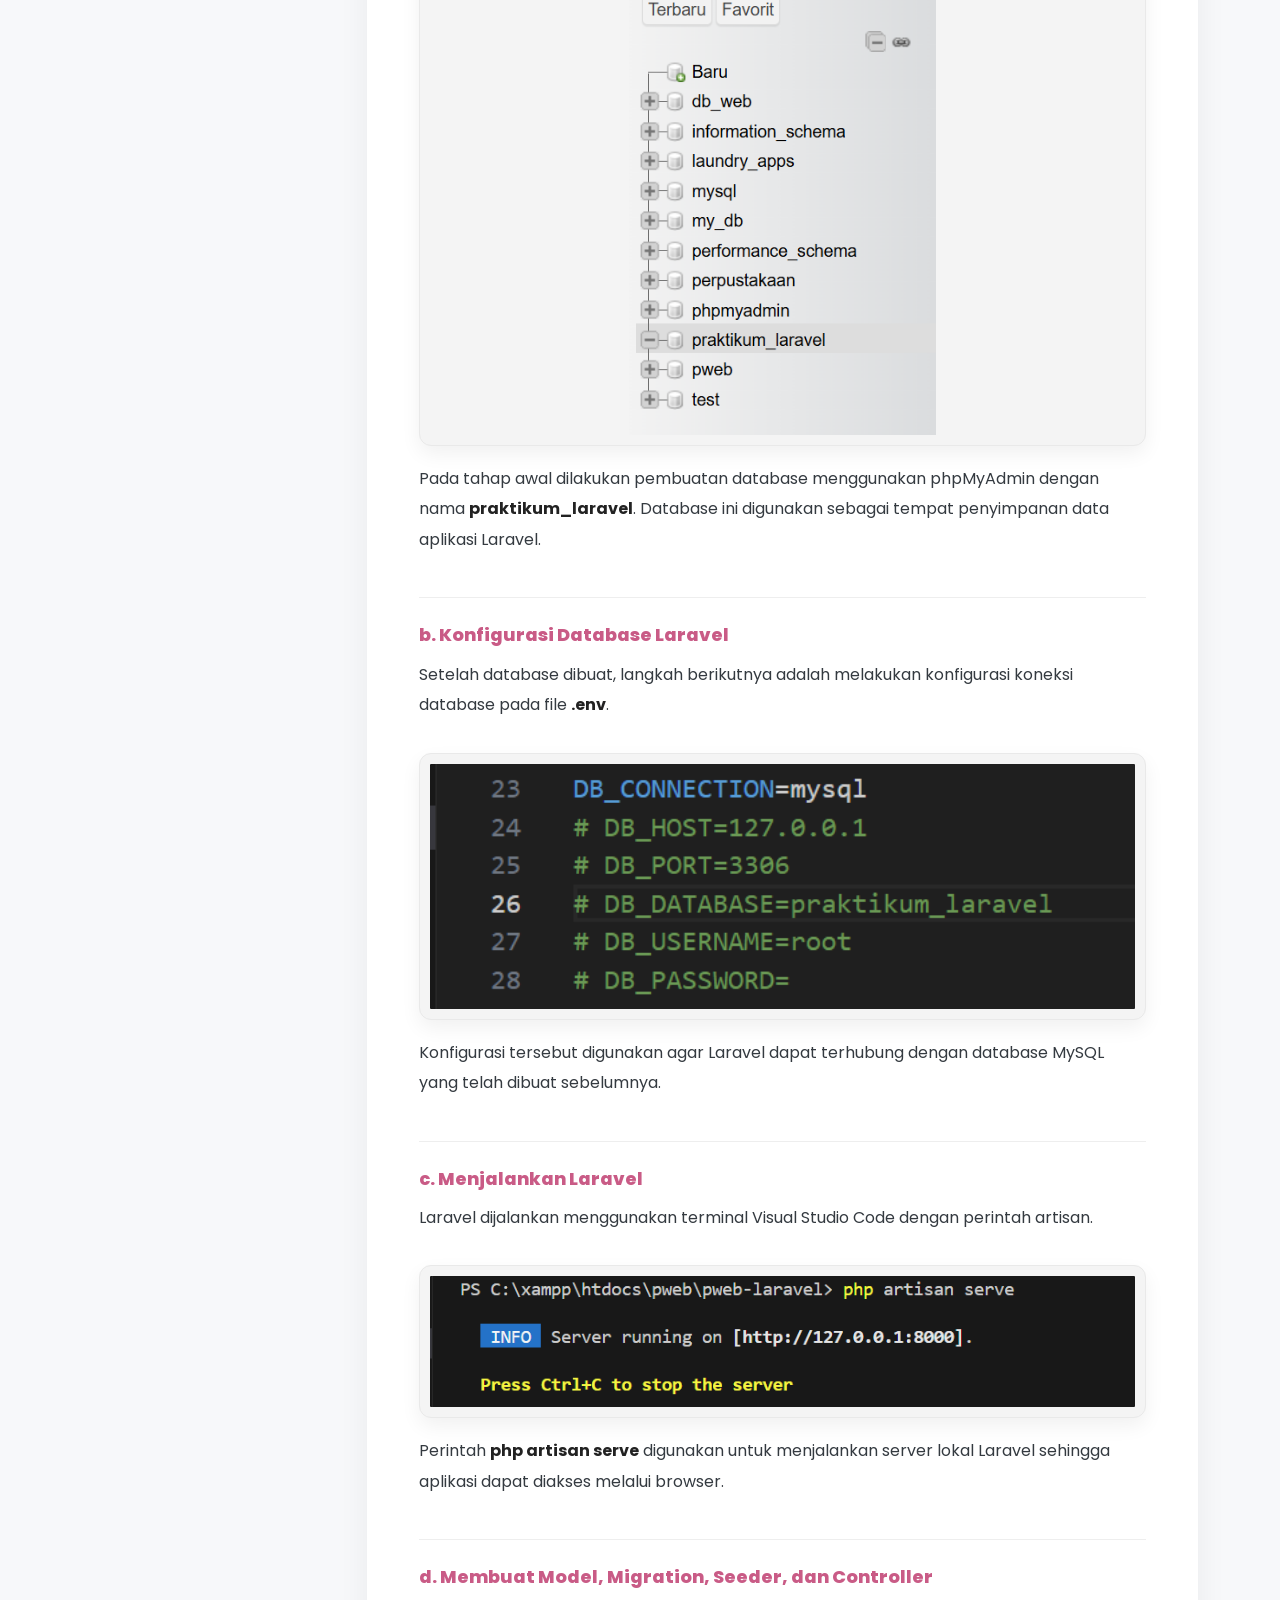
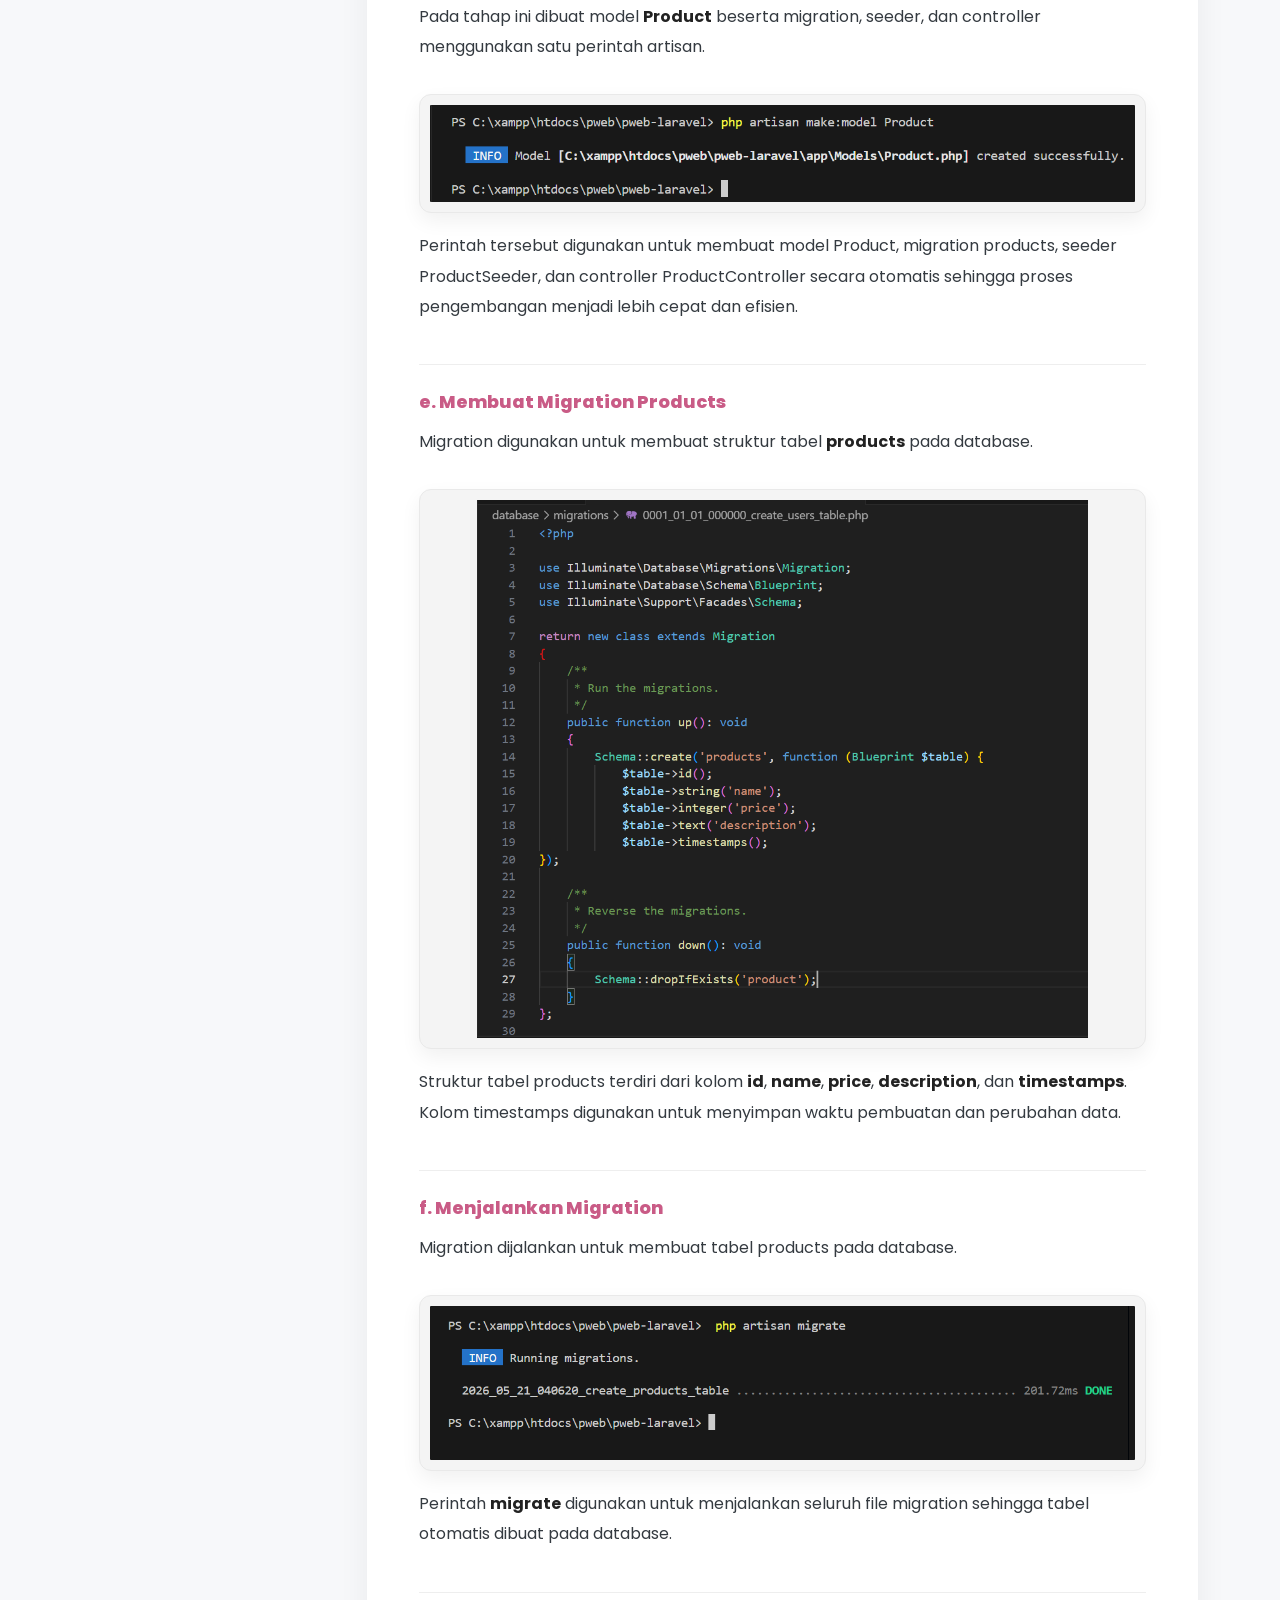
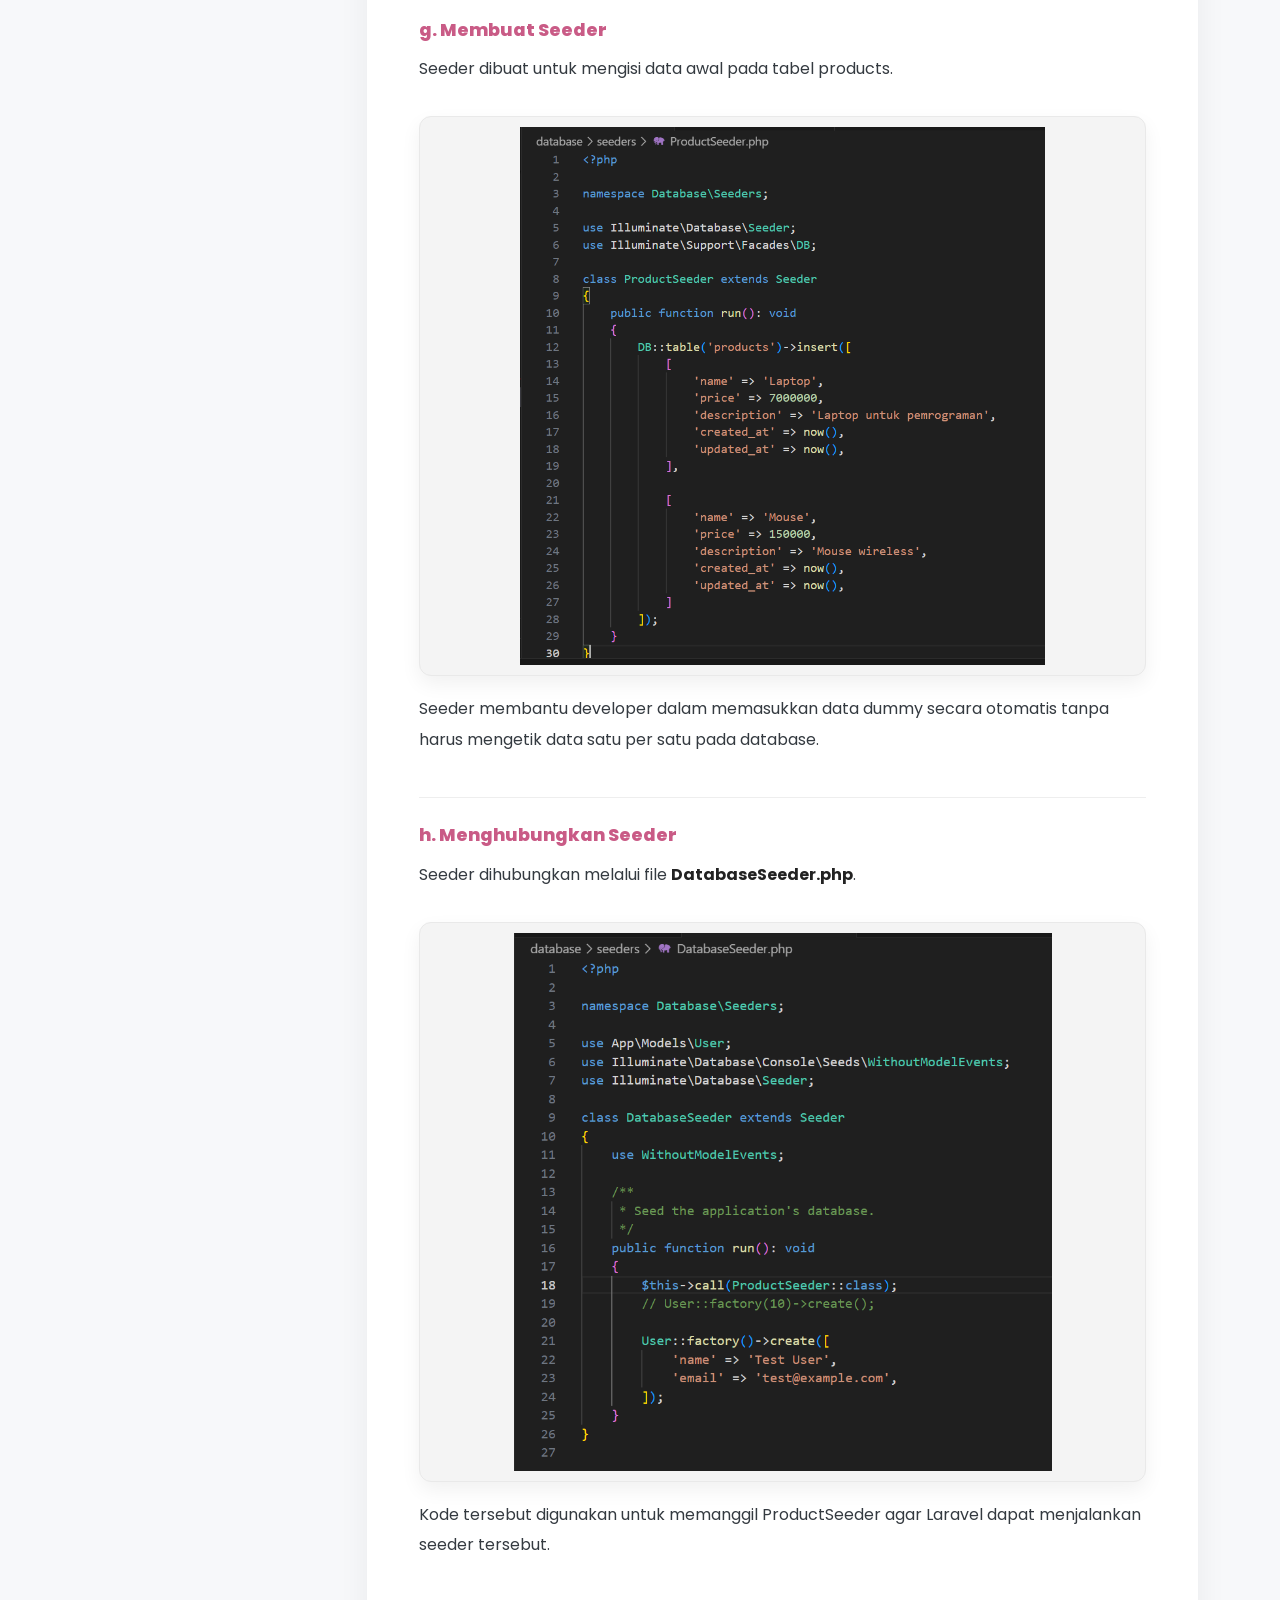
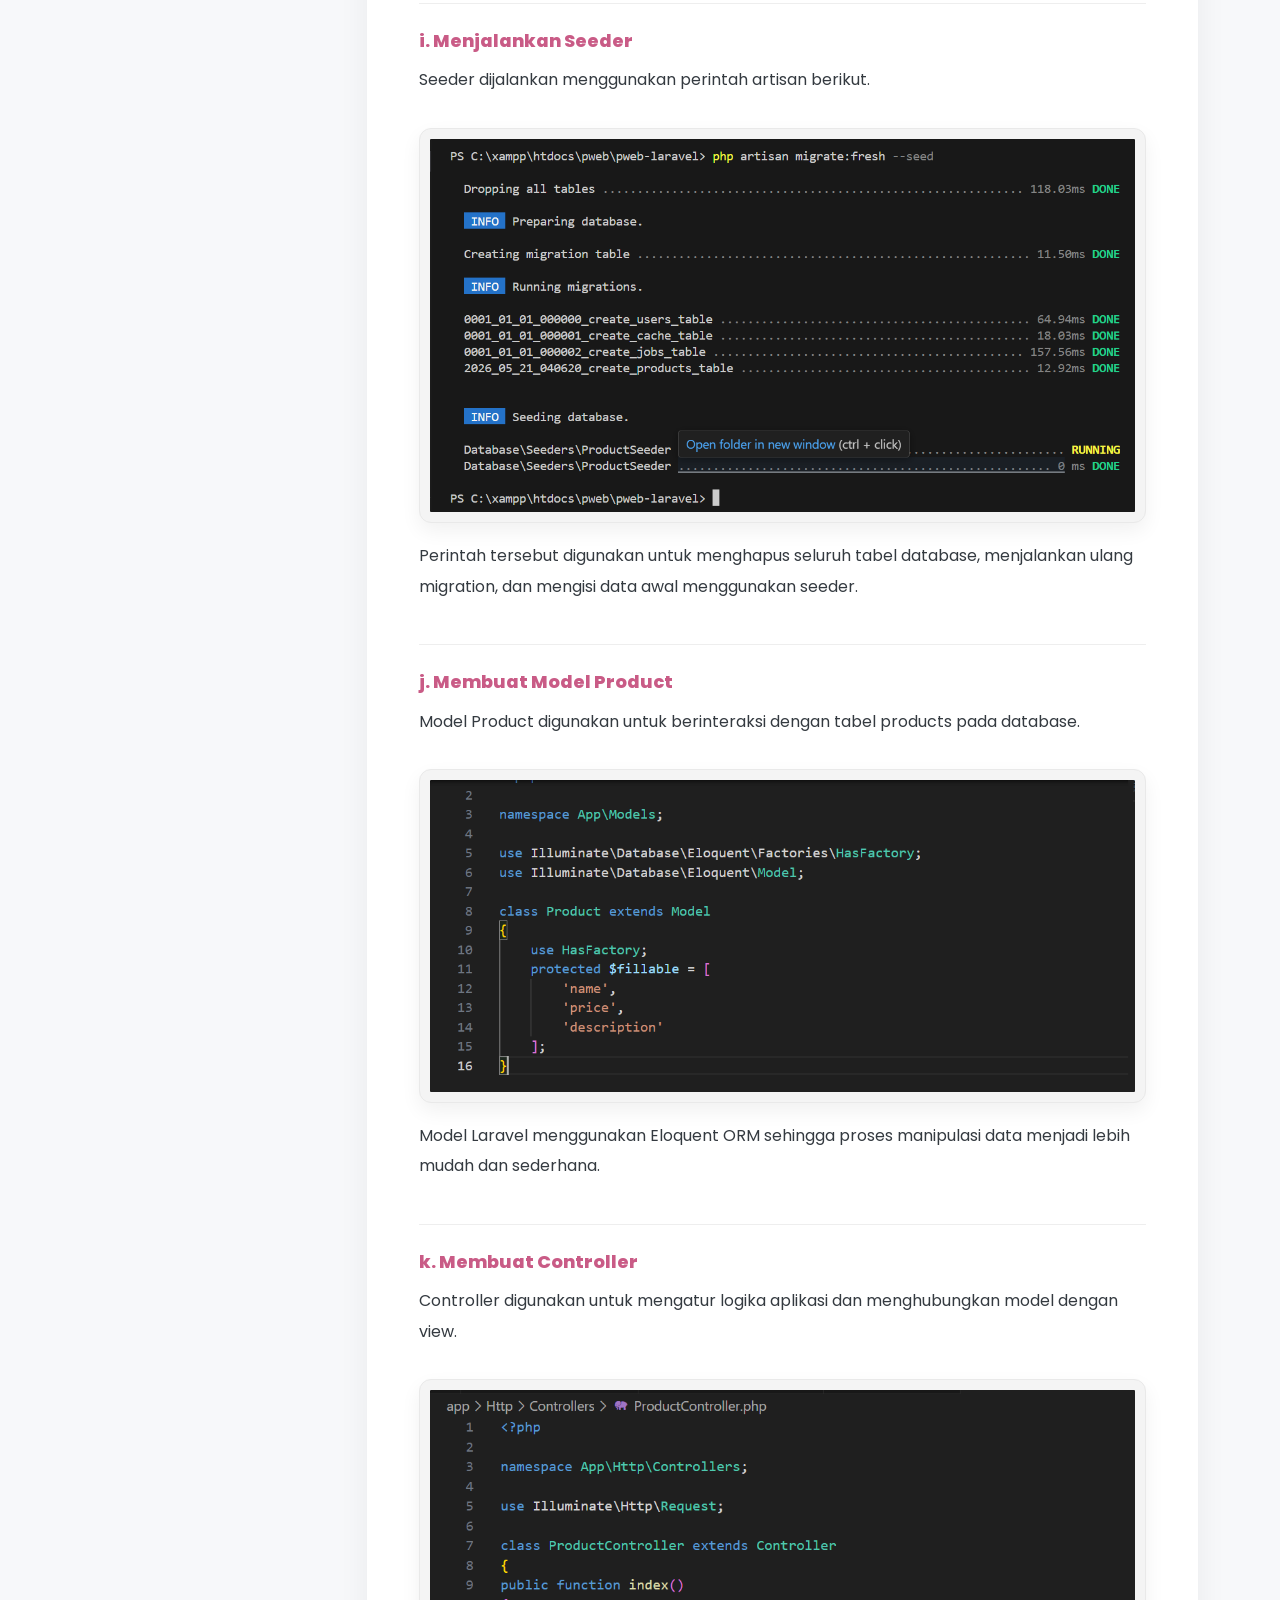
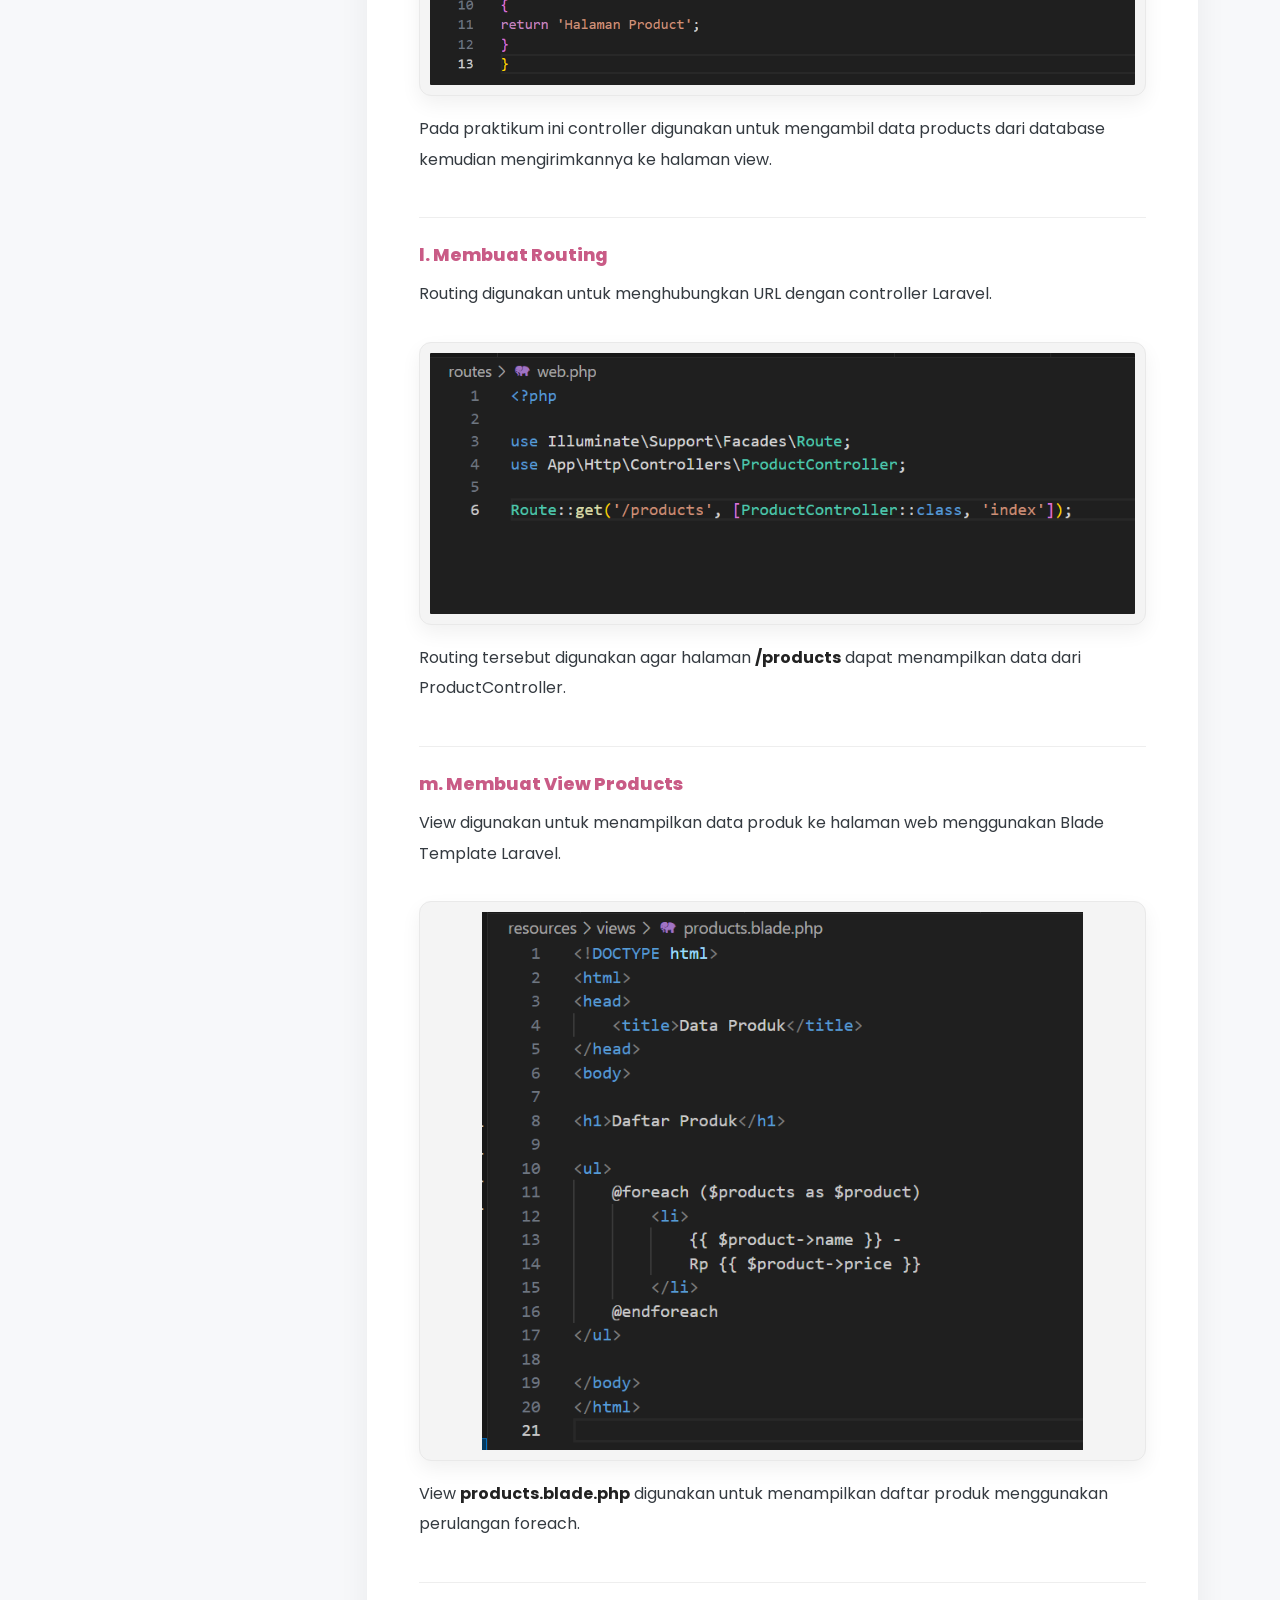
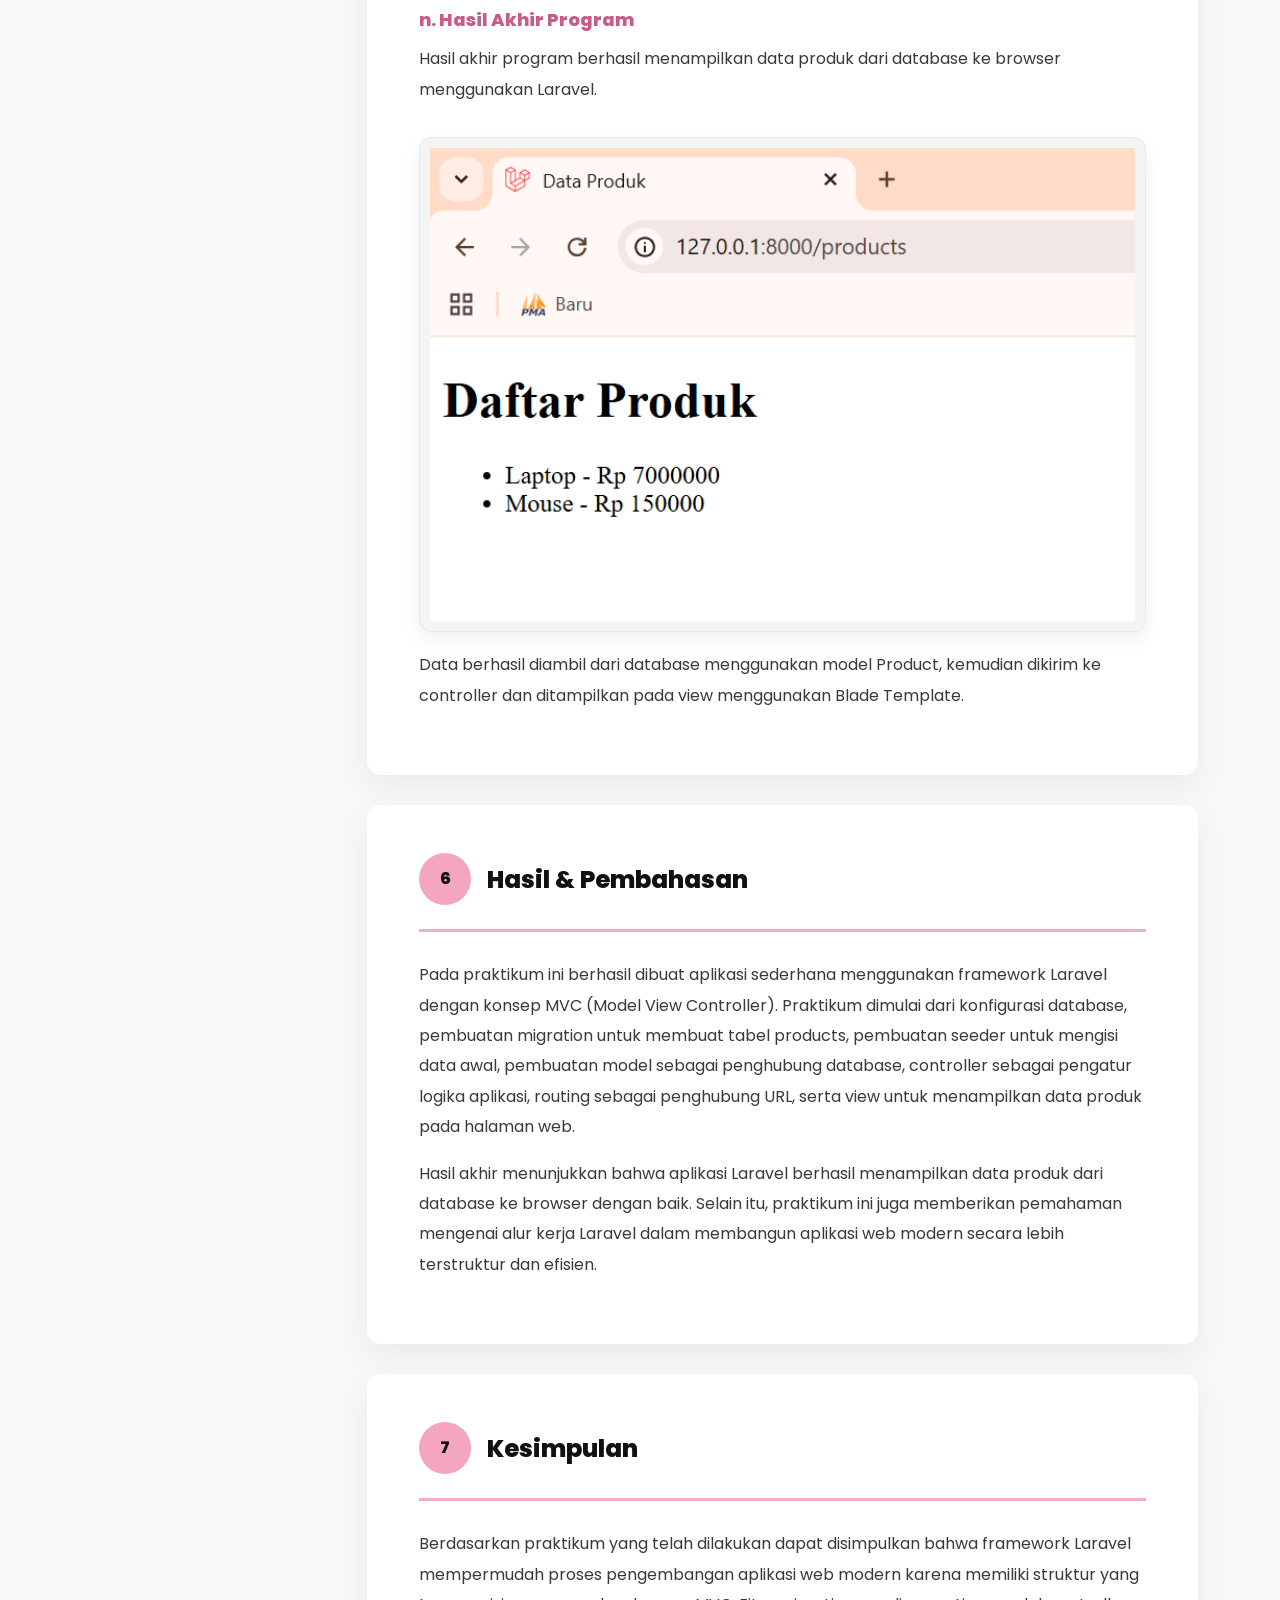
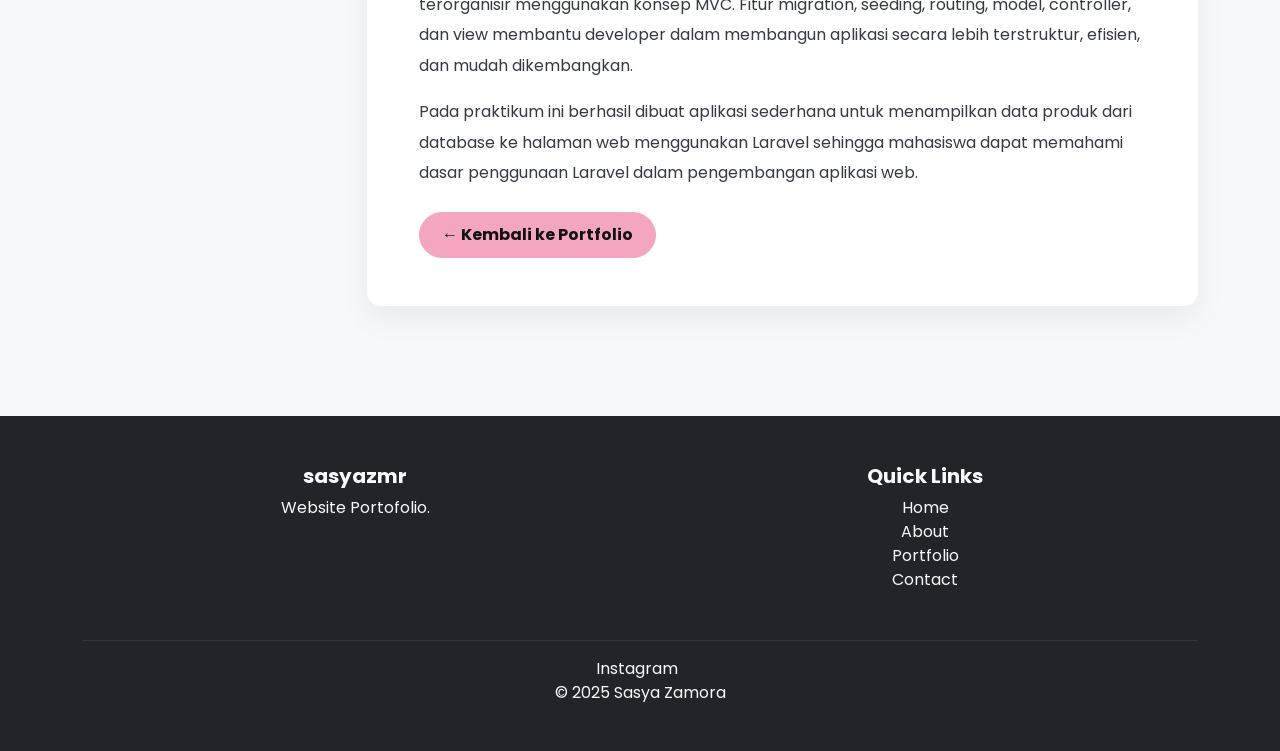
==== commit 91043dd1: "Samakan style laporan praktikum 8 dengan praktikum 7" ====
--- a/laporan-praktikum-8.html
+++ b/laporan-praktikum-8.html
@@ -6,319 +6,562 @@
     <title>Laporan Praktikum 8 - Portofolio</title>
 
     <link href="https://cdn.jsdelivr.net/npm/bootstrap@5.3.3/dist/css/bootstrap.min.css" rel="stylesheet">
+    <link rel="preconnect" href="https://fonts.googleapis.com">
+    <link rel="preconnect" href="https://fonts.gstatic.com" crossorigin>
+    <link href="https://fonts.googleapis.com/css2?family=Poppins:wght@400;500;600;700;800&display=swap" rel="stylesheet">
     <link rel="stylesheet" href="style.css">
 
     <style>
-        body {
-            background: #fffafc;
-        }
-        .report-hero {
-            padding: 110px 0 55px;
-            background: linear-gradient(135deg, #fff0f5, #ffe4ec);
-            border-bottom: 1px solid rgba(244, 166, 193, 0.45);
-        }
-        .report-label {
-            display: inline-block;
-            background-color: #f4a6c1;
-            color: #000;
-            font-weight: 600;
-            border-radius: 999px;
-            padding: 8px 16px;
-            margin-bottom: 14px;
-        }
-        .report-card {
-            background: #ffffff;
-            border-radius: 16px;
-            box-shadow: 0 8px 25px rgba(0,0,0,0.08);
-            padding: 34px;
-            margin-bottom: 24px;
-            border-top: 3px solid #f4a6c1;
-        }
-        .report-card h2 {
-            font-weight: 700;
-            margin-bottom: 18px;
-            color: #222;
-        }
-        .report-card h3 {
-            font-weight: 700;
-            font-size: 1.15rem;
-            color: #c0547a;
-            margin-bottom: 12px;
-        }
-        .report-card p,
-        .report-card li {
-            line-height: 1.75;
-        }
-        .report-img {
-            width: 100%;
-            max-height: 540px;
-            object-fit: contain;
-            background: #f8f8f8;
-            border: 1px solid #eee;
-            border-radius: 12px;
-            padding: 10px;
-            margin: 12px 0 16px;
-        }
-        .step-box {
-            border-left: 4px solid #f4a6c1;
-            background: #fffafd;
-            border-radius: 12px;
-            padding: 20px 20px 10px;
-            margin-bottom: 18px;
-        }
-        .toc-card a {
-            color: #c0547a;
-            font-weight: 500;
-            text-decoration: none;
-        }
-        .toc-card a:hover {
-            color: #e68fb0;
-            text-decoration: underline;
-        }
-        .btn-pink {
-            background-color: #f4a6c1;
-            border-color: #f4a6c1;
-            color: #000;
-            font-weight: 600;
-        }
-        .btn-pink:hover {
-            background-color: #e68fb0;
-            border-color: #e68fb0;
-            color: #000;
-        }
-        @media (max-width: 576px) {
-            .report-card {
-                padding: 24px 18px;
-            }
-            .report-hero {
-                padding-top: 95px;
+        :root{
+            --dark:#1f2225;
+            --dark-2:#171717;
+            --pink:#f4a6c1;
+            --pink-dark:#c95b86;
+            --soft:#f7f8fa;
+            --text:#222831;
+            --muted:#777;
+        }
+
+        html{
+            scroll-behavior:smooth;
+        }
+
+        body{
+            font-family:'Poppins', Arial, sans-serif;
+            background:var(--soft);
+            color:var(--text);
+        }
+
+        /* NAVBAR dibuat sama seperti tampilan laporan praktikum 7 */
+        .navbar{
+            min-height:78px;
+            background:#202428 !important;
+            box-shadow:0 5px 18px rgba(0,0,0,.15);
+        }
+
+        .navbar-brand{
+            font-weight:700;
+            font-size:1.35rem;
+            letter-spacing:.2px;
+        }
+
+        .brand-logo{
+            width:42px;
+            height:42px;
+            object-fit:cover;
+            border-radius:10px;
+            margin-right:10px;
+        }
+
+        .navbar .nav-link{
+            font-weight:600;
+            color:rgba(255,255,255,.58) !important;
+            margin-left:14px;
+        }
+
+        .navbar .nav-link.active,
+        .navbar .nav-link:hover{
+            color:#ffffff !important;
+        }
+
+        /* HERO */
+        .report-hero{
+            padding:128px 0 96px;
+            color:#fff;
+            background:
+                linear-gradient(120deg, rgba(20,20,20,.96), rgba(32,32,32,.94)),
+                radial-gradient(circle at top left, rgba(244,166,193,.28), transparent 35%);
+        }
+
+        .hero-top{
+            display:flex;
+            align-items:center;
+            flex-wrap:wrap;
+            gap:10px;
+            margin-bottom:28px;
+        }
+
+        .back-link{
+            color:rgba(255,255,255,.68);
+            text-decoration:none;
+            font-weight:500;
+        }
+
+        .back-link:hover{
+            color:#fff;
+        }
+
+        .hero-badge{
+            display:inline-flex;
+            align-items:center;
+            background:var(--pink);
+            color:#111;
+            padding:10px 20px;
+            border-radius:999px;
+            font-weight:700;
+            letter-spacing:.2px;
+        }
+
+        .report-hero h1{
+            font-size:clamp(2.25rem, 5vw, 4.25rem);
+            line-height:1.22;
+            font-weight:800;
+            margin-bottom:20px;
+            max-width:1100px;
+        }
+
+        .report-meta{
+            color:rgba(255,255,255,.72);
+            font-size:1.02rem;
+            font-weight:500;
+        }
+
+        /* CONTENT */
+        .report-wrapper{
+            padding:64px 0 80px;
+        }
+
+        .toc-card,
+        .report-section{
+            background:#fff;
+            border-radius:14px;
+            box-shadow:0 12px 32px rgba(0,0,0,.06);
+        }
+
+        .toc-card{
+            padding:36px 30px;
+            position:sticky;
+            top:105px;
+        }
+
+        .toc-card h4{
+            color:var(--pink-dark);
+            font-size:1.08rem;
+            font-weight:800;
+            margin-bottom:26px;
+        }
+
+        .toc-list{
+            list-style:none;
+            padding:0;
+            margin:0;
+        }
+
+        .toc-list li{
+            border-bottom:1px dashed #ececec;
+        }
+
+        .toc-list a{
+            display:flex;
+            align-items:center;
+            gap:16px;
+            padding:14px 0;
+            color:#6a6a6a;
+            text-decoration:none;
+            font-weight:500;
+        }
+
+        .toc-list a:hover{
+            color:var(--pink-dark);
+        }
+
+        .toc-list .num{
+            color:var(--pink);
+            font-weight:800;
+            min-width:20px;
+        }
+
+        .report-section{
+            padding:48px 52px;
+            margin-bottom:30px;
+        }
+
+        .section-title{
+            display:flex;
+            align-items:center;
+            gap:16px;
+            margin-bottom:24px;
+        }
+
+        .section-title .number{
+            width:52px;
+            height:52px;
+            border-radius:50%;
+            background:var(--pink);
+            color:#111;
+            font-weight:800;
+            display:inline-flex;
+            align-items:center;
+            justify-content:center;
+            flex:none;
+        }
+
+        .section-title h2{
+            font-size:1.52rem;
+            font-weight:800;
+            margin:0;
+            color:#111;
+        }
+
+        .section-line{
+            height:3px;
+            background:var(--pink);
+            opacity:.9;
+            margin:0 0 28px 0;
+        }
+
+        .report-section p,
+        .report-section li{
+            color:#343a40;
+            line-height:1.9;
+            font-size:1rem;
+        }
+
+        .report-section strong{
+            color:#222;
+        }
+
+        .step-item{
+            padding:26px 0;
+            border-bottom:1px solid #eeeeee;
+        }
+
+        .step-item:first-of-type{
+            padding-top:0;
+        }
+
+        .step-item:last-child{
+            border-bottom:0;
+            padding-bottom:0;
+        }
+
+        .step-item h3{
+            color:var(--pink-dark);
+            font-size:1.12rem;
+            font-weight:800;
+            margin-bottom:14px;
+        }
+
+        .report-img{
+            width:100%;
+            max-height:560px;
+            object-fit:contain;
+            background:#f4f4f4;
+            border:1px solid #e9e9e9;
+            border-radius:12px;
+            padding:10px;
+            margin:16px 0 18px;
+            box-shadow:0 8px 20px rgba(0,0,0,.06);
+        }
+
+        .image-caption{
+            color:#777;
+            font-size:.88rem;
+            text-align:center;
+            margin-top:-8px;
+            margin-bottom:16px;
+        }
+
+        .btn-pink{
+            background:var(--pink);
+            border-color:var(--pink);
+            color:#111;
+            font-weight:700;
+            border-radius:999px;
+            padding:10px 22px;
+        }
+
+        .btn-pink:hover{
+            background:#e68fb0;
+            border-color:#e68fb0;
+            color:#111;
+        }
+
+        footer{
+            margin-top:0;
+        }
+
+        @media (max-width: 991px){
+            .toc-card{
+                position:static;
+                margin-bottom:28px;
+            }
+        }
+
+        @media (max-width: 576px){
+            .report-hero{
+                padding:112px 0 70px;
+            }
+            .report-section{
+                padding:32px 22px;
+            }
+            .section-title{
+                align-items:flex-start;
+            }
+            .section-title .number{
+                width:44px;
+                height:44px;
+            }
+            .section-title h2{
+                font-size:1.25rem;
+            }
+            .toc-card{
+                padding:28px 22px;
             }
         }
     </style>
 </head>
 <body>
 
-<!-- NAVBAR -->
-<nav class="navbar navbar-expand-lg navbar-dark bg-dark fixed-top">
+<nav class="navbar navbar-expand-lg navbar-dark fixed-top">
     <div class="container">
-        <a class="navbar-brand" href="index.html">Portfolio</a>
+        <a class="navbar-brand d-flex align-items-center" href="index.html">
+            <img src="images/logo.jpeg" alt="Logo" class="brand-logo">
+            Portfolio
+        </a>
+
         <button class="navbar-toggler" type="button" data-bs-toggle="collapse" data-bs-target="#navMenu">
             <span class="navbar-toggler-icon"></span>
         </button>
 
         <div class="collapse navbar-collapse" id="navMenu">
-            <ul class="navbar-nav ms-auto">
-                <a class="nav-link" href="index.html">Home</a>
-                <a class="nav-link" href="about.html">About</a>
-                <a class="nav-link active" href="portfolio.html">Portfolio</a>
-                <a class="nav-link" href="contact.html">Contact</a>
+            <ul class="navbar-nav ms-auto mb-2 mb-lg-0">
+                <li class="nav-item"><a class="nav-link" href="index.html">Home</a></li>
+                <li class="nav-item"><a class="nav-link" href="about.html">About</a></li>
+                <li class="nav-item"><a class="nav-link active" href="portfolio.html">Portfolio</a></li>
+                <li class="nav-item"><a class="nav-link" href="contact.html">Contact</a></li>
             </ul>
         </div>
     </div>
 </nav>
 
-<header class="report-hero text-center">
+<header class="report-hero">
     <div class="container">
-        <span class="report-label">Report</span>
-        <h1 class="fw-bold mb-3">Laporan Praktikum 8</h1>
-        <p class="lead mb-4">Pemrograman Web - Laravel, Database, Migration, Seeder, Model, Controller, Routing, dan View</p>
-        <a href="portfolio.html" class="btn btn-pink">&#8592; Kembali ke Portfolio</a>
+        <div class="hero-top">
+            <a href="portfolio.html" class="back-link">&#8592; Kembali ke Portfolio</a>
+            <span class="hero-badge">Praktikum Pemrograman Web</span>
+        </div>
+
+        <h1>Laporan Praktikum 8<br>Implementasi Laravel dengan Database</h1>
+        <div class="report-meta">
+            Sasya Zamora &nbsp;·&nbsp; 2411533014 &nbsp;·&nbsp; Informatika – Universitas Andalas &nbsp;·&nbsp; 2025/2026
+        </div>
     </div>
 </header>
 
-<main class="container my-5">
-    <div class="row justify-content-center">
-        <div class="col-lg-10">
-
-            <div class="report-card toc-card">
-                <h2>Daftar Isi</h2>
-                <div class="row">
-                    <div class="col-md-6">
-                        <ol class="mb-md-0">
-                            <li><a href="#pendahuluan">Pendahuluan</a></li>
-                            <li><a href="#tujuan">Tujuan</a></li>
-                            <li><a href="#tools">Alat atau Tools yang Dipakai</a></li>
-                            <li><a href="#dasar-teori">Dasar Teori</a></li>
-                        </ol>
-                    </div>
-                    <div class="col-md-6">
-                        <ol start="5" class="mb-0">
-                            <li><a href="#langkah">Langkah Pengerjaan</a></li>
-                            <li><a href="#hasil">Hasil dan Pembahasan</a></li>
-                            <li><a href="#kesimpulan">Kesimpulan</a></li>
-                        </ol>
-                    </div>
+<main class="report-wrapper">
+    <div class="container">
+        <div class="row g-4 align-items-start">
+            <aside class="col-lg-3">
+                <div class="toc-card">
+                    <h4>Daftar Isi</h4>
+                    <ul class="toc-list">
+                        <li><a href="#pendahuluan"><span class="num">1.</span><span>Pendahuluan</span></a></li>
+                        <li><a href="#tujuan"><span class="num">2.</span><span>Tujuan Praktikum</span></a></li>
+                        <li><a href="#tools"><span class="num">3.</span><span>Alat &amp; Bahan</span></a></li>
+                        <li><a href="#dasar-teori"><span class="num">4.</span><span>Dasar Teori</span></a></li>
+                        <li><a href="#langkah"><span class="num">5.</span><span>Langkah Pengerjaan</span></a></li>
+                        <li><a href="#hasil"><span class="num">6.</span><span>Hasil &amp; Pembahasan</span></a></li>
+                        <li><a href="#kesimpulan"><span class="num">7.</span><span>Kesimpulan</span></a></li>
+                    </ul>
                 </div>
+            </aside>
+
+            <div class="col-lg-9">
+                <section id="pendahuluan" class="report-section">
+                    <div class="section-title">
+                        <span class="number">1</span>
+                        <h2>Pendahuluan</h2>
+                    </div>
+                    <div class="section-line"></div>
+                    <p>Perkembangan teknologi website saat ini berkembang sangat pesat, terutama dalam pembuatan aplikasi web yang dinamis dan terstruktur. Salah satu framework PHP yang banyak digunakan dalam pengembangan website modern adalah Laravel. Laravel merupakan framework berbasis MVC (Model View Controller) yang menyediakan berbagai fitur untuk mempermudah developer dalam membangun aplikasi web secara lebih cepat, rapi, dan efisien.</p>
+                    <p>Pada praktikum ini dilakukan pembelajaran mengenai dasar penggunaan Laravel meliputi migration, seeding, routing, model, controller, dan view. Praktikum dilakukan dengan membuat aplikasi sederhana untuk menampilkan data produk dari database ke halaman web menggunakan Laravel. Dengan praktikum ini mahasiswa dapat memahami alur kerja Laravel mulai dari konfigurasi database hingga menampilkan data pada browser.</p>
+                </section>
+
+                <section id="tujuan" class="report-section">
+                    <div class="section-title">
+                        <span class="number">2</span>
+                        <h2>Tujuan Praktikum</h2>
+                    </div>
+                    <div class="section-line"></div>
+                    <p>Tujuan dari praktikum ini adalah:</p>
+                    <ol>
+                        <li>Memahami konsep dasar framework Laravel.</li>
+                        <li>Memahami penggunaan migration pada Laravel.</li>
+                        <li>Memahami penggunaan seeder untuk mengisi data awal database.</li>
+                        <li>Memahami penggunaan routing pada Laravel.</li>
+                        <li>Memahami fungsi model, controller, dan view pada konsep MVC.</li>
+                        <li>Membuat aplikasi sederhana berbasis Laravel untuk menampilkan data produk dari database.</li>
+                    </ol>
+                </section>
+
+                <section id="tools" class="report-section">
+                    <div class="section-title">
+                        <span class="number">3</span>
+                        <h2>Alat &amp; Bahan</h2>
+                    </div>
+                    <div class="section-line"></div>
+                    <ul>
+                        <li>Computer / laptop</li>
+                        <li>XAMPP</li>
+                        <li>Visual Studio Code</li>
+                        <li>Composer, GIT, Node JS, NPM</li>
+                    </ul>
+                </section>
+
+                <section id="dasar-teori" class="report-section">
+                    <div class="section-title">
+                        <span class="number">4</span>
+                        <h2>Dasar Teori</h2>
+                    </div>
+                    <div class="section-line"></div>
+                    <p>Laravel merupakan framework PHP yang menggunakan konsep MVC (Model View Controller). Konsep MVC digunakan untuk memisahkan logika program, tampilan, dan pengelolaan data sehingga aplikasi menjadi lebih terstruktur dan mudah dikembangkan.</p>
+                    <p>Pada Laravel terdapat beberapa komponen penting yaitu:</p>
+                    <ul>
+                        <li><strong>Migration</strong>, digunakan untuk membuat dan mengelola struktur tabel database menggunakan kode program.</li>
+                        <li><strong>Seeder</strong>, digunakan untuk mengisi data awal atau data dummy ke dalam database.</li>
+                        <li><strong>Routing</strong>, digunakan untuk menghubungkan URL dengan halaman atau controller tertentu.</li>
+                        <li><strong>Model</strong>, digunakan untuk berinteraksi dengan database menggunakan Eloquent ORM Laravel.</li>
+                        <li><strong>Controller</strong>, berfungsi untuk mengatur logika aplikasi dan menghubungkan model dengan view.</li>
+                        <li><strong>View</strong>, digunakan untuk menampilkan tampilan antarmuka kepada pengguna menggunakan Blade Template Laravel.</li>
+                    </ul>
+                </section>
+
+                <section id="langkah" class="report-section">
+                    <div class="section-title">
+                        <span class="number">5</span>
+                        <h2>Langkah Pengerjaan</h2>
+                    </div>
+                    <div class="section-line"></div>
+
+                    <div class="step-item">
+                        <h3>a. Membuat Database</h3>
+                        <img src="images/laporan-praktikum-8/laporan8-01-database.png" alt="Membuat database praktikum_laravel di phpMyAdmin" class="report-img">
+                        <p>Pada tahap awal dilakukan pembuatan database menggunakan phpMyAdmin dengan nama <strong>praktikum_laravel</strong>. Database ini digunakan sebagai tempat penyimpanan data aplikasi Laravel.</p>
+                    </div>
+
+                    <div class="step-item">
+                        <h3>b. Konfigurasi Database Laravel</h3>
+                        <p>Setelah database dibuat, langkah berikutnya adalah melakukan konfigurasi koneksi database pada file <strong>.env</strong>.</p>
+                        <img src="images/laporan-praktikum-8/laporan8-02-konfigurasi-database.png" alt="Konfigurasi database Laravel pada file .env" class="report-img">
+                        <p>Konfigurasi tersebut digunakan agar Laravel dapat terhubung dengan database MySQL yang telah dibuat sebelumnya.</p>
+                    </div>
+
+                    <div class="step-item">
+                        <h3>c. Menjalankan Laravel</h3>
+                        <p>Laravel dijalankan menggunakan terminal Visual Studio Code dengan perintah artisan.</p>
+                        <img src="images/laporan-praktikum-8/laporan8-03-artisan-serve.png" alt="Menjalankan Laravel dengan perintah php artisan serve" class="report-img">
+                        <p>Perintah <strong>php artisan serve</strong> digunakan untuk menjalankan server lokal Laravel sehingga aplikasi dapat diakses melalui browser.</p>
+                    </div>
+
+                    <div class="step-item">
+                        <h3>d. Membuat Model, Migration, Seeder, dan Controller</h3>
+                        <p>Pada tahap ini dibuat model <strong>Product</strong> beserta migration, seeder, dan controller menggunakan satu perintah artisan.</p>
+                        <img src="images/laporan-praktikum-8/laporan8-04-membuat-model.png" alt="Membuat model Product menggunakan artisan" class="report-img">
+                        <p>Perintah tersebut digunakan untuk membuat model Product, migration products, seeder ProductSeeder, dan controller ProductController secara otomatis sehingga proses pengembangan menjadi lebih cepat dan efisien.</p>
+                    </div>
+
+                    <div class="step-item">
+                        <h3>e. Membuat Migration Products</h3>
+                        <p>Migration digunakan untuk membuat struktur tabel <strong>products</strong> pada database.</p>
+                        <img src="images/laporan-praktikum-8/laporan8-05-migration-products.png" alt="Kode migration tabel products" class="report-img">
+                        <p>Struktur tabel products terdiri dari kolom <strong>id</strong>, <strong>name</strong>, <strong>price</strong>, <strong>description</strong>, dan <strong>timestamps</strong>. Kolom timestamps digunakan untuk menyimpan waktu pembuatan dan perubahan data.</p>
+                    </div>
+
+                    <div class="step-item">
+                        <h3>f. Menjalankan Migration</h3>
+                        <p>Migration dijalankan untuk membuat tabel products pada database.</p>
+                        <img src="images/laporan-praktikum-8/laporan8-06-menjalankan-migration.png" alt="Menjalankan migration Laravel" class="report-img">
+                        <p>Perintah <strong>migrate</strong> digunakan untuk menjalankan seluruh file migration sehingga tabel otomatis dibuat pada database.</p>
+                    </div>
+
+                    <div class="step-item">
+                        <h3>g. Membuat Seeder</h3>
+                        <p>Seeder dibuat untuk mengisi data awal pada tabel products.</p>
+                        <img src="images/laporan-praktikum-8/laporan8-07-product-seeder.png" alt="Kode ProductSeeder untuk mengisi data produk" class="report-img">
+                        <p>Seeder membantu developer dalam memasukkan data dummy secara otomatis tanpa harus mengetik data satu per satu pada database.</p>
+                    </div>
+
+                    <div class="step-item">
+                        <h3>h. Menghubungkan Seeder</h3>
+                        <p>Seeder dihubungkan melalui file <strong>DatabaseSeeder.php</strong>.</p>
+                        <img src="images/laporan-praktikum-8/laporan8-08-database-seeder.png" alt="Menghubungkan ProductSeeder pada DatabaseSeeder" class="report-img">
+                        <p>Kode tersebut digunakan untuk memanggil ProductSeeder agar Laravel dapat menjalankan seeder tersebut.</p>
+                    </div>
+
+                    <div class="step-item">
+                        <h3>i. Menjalankan Seeder</h3>
+                        <p>Seeder dijalankan menggunakan perintah artisan berikut.</p>
+                        <img src="images/laporan-praktikum-8/laporan8-09-menjalankan-seeder.png" alt="Menjalankan seeder menggunakan php artisan migrate fresh seed" class="report-img">
+                        <p>Perintah tersebut digunakan untuk menghapus seluruh tabel database, menjalankan ulang migration, dan mengisi data awal menggunakan seeder.</p>
+                    </div>
+
+                    <div class="step-item">
+                        <h3>j. Membuat Model Product</h3>
+                        <p>Model Product digunakan untuk berinteraksi dengan tabel products pada database.</p>
+                        <img src="images/laporan-praktikum-8/laporan8-10-model-product.png" alt="Kode model Product Laravel" class="report-img">
+                        <p>Model Laravel menggunakan Eloquent ORM sehingga proses manipulasi data menjadi lebih mudah dan sederhana.</p>
+                    </div>
+
+                    <div class="step-item">
+                        <h3>k. Membuat Controller</h3>
+                        <p>Controller digunakan untuk mengatur logika aplikasi dan menghubungkan model dengan view.</p>
+                        <img src="images/laporan-praktikum-8/laporan8-11-product-controller.png" alt="Kode ProductController Laravel" class="report-img">
+                        <p>Pada praktikum ini controller digunakan untuk mengambil data products dari database kemudian mengirimkannya ke halaman view.</p>
+                    </div>
+
+                    <div class="step-item">
+                        <h3>l. Membuat Routing</h3>
+                        <p>Routing digunakan untuk menghubungkan URL dengan controller Laravel.</p>
+                        <img src="images/laporan-praktikum-8/laporan8-12-routing-products.png" alt="Route products pada Laravel" class="report-img">
+                        <p>Routing tersebut digunakan agar halaman <strong>/products</strong> dapat menampilkan data dari ProductController.</p>
+                    </div>
+
+                    <div class="step-item">
+                        <h3>m. Membuat View Products</h3>
+                        <p>View digunakan untuk menampilkan data produk ke halaman web menggunakan Blade Template Laravel.</p>
+                        <img src="images/laporan-praktikum-8/laporan8-13-view-products.png" alt="Kode view products.blade.php" class="report-img">
+                        <p>View <strong>products.blade.php</strong> digunakan untuk menampilkan daftar produk menggunakan perulangan foreach.</p>
+                    </div>
+
+                    <div class="step-item">
+                        <h3>n. Hasil Akhir Program</h3>
+                        <p>Hasil akhir program berhasil menampilkan data produk dari database ke browser menggunakan Laravel.</p>
+                        <img src="images/laporan-praktikum-8/laporan8-14-hasil-akhir.png" alt="Hasil akhir halaman daftar produk" class="report-img">
+                        <p>Data berhasil diambil dari database menggunakan model Product, kemudian dikirim ke controller dan ditampilkan pada view menggunakan Blade Template.</p>
+                    </div>
+                </section>
+
+                <section id="hasil" class="report-section">
+                    <div class="section-title">
+                        <span class="number">6</span>
+                        <h2>Hasil &amp; Pembahasan</h2>
+                    </div>
+                    <div class="section-line"></div>
+                    <p>Pada praktikum ini berhasil dibuat aplikasi sederhana menggunakan framework Laravel dengan konsep MVC (Model View Controller). Praktikum dimulai dari konfigurasi database, pembuatan migration untuk membuat tabel products, pembuatan seeder untuk mengisi data awal, pembuatan model sebagai penghubung database, controller sebagai pengatur logika aplikasi, routing sebagai penghubung URL, serta view untuk menampilkan data produk pada halaman web.</p>
+                    <p>Hasil akhir menunjukkan bahwa aplikasi Laravel berhasil menampilkan data produk dari database ke browser dengan baik. Selain itu, praktikum ini juga memberikan pemahaman mengenai alur kerja Laravel dalam membangun aplikasi web modern secara lebih terstruktur dan efisien.</p>
+                </section>
+
+                <section id="kesimpulan" class="report-section">
+                    <div class="section-title">
+                        <span class="number">7</span>
+                        <h2>Kesimpulan</h2>
+                    </div>
+                    <div class="section-line"></div>
+                    <p>Berdasarkan praktikum yang telah dilakukan dapat disimpulkan bahwa framework Laravel mempermudah proses pengembangan aplikasi web modern karena memiliki struktur yang terorganisir menggunakan konsep MVC. Fitur migration, seeding, routing, model, controller, dan view membantu developer dalam membangun aplikasi secara lebih terstruktur, efisien, dan mudah dikembangkan.</p>
+                    <p>Pada praktikum ini berhasil dibuat aplikasi sederhana untuk menampilkan data produk dari database ke halaman web menggunakan Laravel sehingga mahasiswa dapat memahami dasar penggunaan Laravel dalam pengembangan aplikasi web.</p>
+                    <div class="mt-4">
+                        <a href="portfolio.html" class="btn btn-pink">&#8592; Kembali ke Portfolio</a>
+                    </div>
+                </section>
             </div>
-
-            <section id="pendahuluan" class="report-card">
-                <h2>1. Pendahuluan</h2>
-                <p>Perkembangan teknologi website saat ini berkembang sangat pesat, terutama dalam pembuatan aplikasi web yang dinamis dan terstruktur. Salah satu framework PHP yang banyak digunakan dalam pengembangan website modern adalah Laravel. Laravel merupakan framework berbasis MVC (Model View Controller) yang menyediakan berbagai fitur untuk mempermudah developer dalam membangun aplikasi web secara lebih cepat, rapi, dan efisien.</p>
-                <p>Pada praktikum ini dilakukan pembelajaran mengenai dasar penggunaan Laravel meliputi migration, seeding, routing, model, controller, dan view. Praktikum dilakukan dengan membuat aplikasi sederhana untuk menampilkan data produk dari database ke halaman web menggunakan Laravel. Dengan praktikum ini mahasiswa dapat memahami alur kerja Laravel mulai dari konfigurasi database hingga menampilkan data pada browser.</p>
-            </section>
-
-            <section id="tujuan" class="report-card">
-                <h2>2. Tujuan</h2>
-                <p>Tujuan dari praktikum ini adalah:</p>
-                <ol>
-                    <li>Memahami konsep dasar framework Laravel.</li>
-                    <li>Memahami penggunaan migration pada Laravel.</li>
-                    <li>Memahami penggunaan seeder untuk mengisi data awal database.</li>
-                    <li>Memahami penggunaan routing pada Laravel.</li>
-                    <li>Memahami fungsi model, controller, dan view pada konsep MVC.</li>
-                    <li>Membuat aplikasi sederhana berbasis Laravel untuk menampilkan data produk dari database.</li>
-                </ol>
-            </section>
-
-            <section id="tools" class="report-card">
-                <h2>3. Alat atau Tools yang Dipakai</h2>
-                <ul>
-                    <li>Computer / laptop</li>
-                    <li>XAMPP</li>
-                    <li>Visual Studio Code</li>
-                    <li>Composer, GIT, Node JS, NPM</li>
-                </ul>
-            </section>
-
-            <section id="dasar-teori" class="report-card">
-                <h2>4. Dasar Teori</h2>
-                <p>Laravel merupakan framework PHP yang menggunakan konsep MVC (Model View Controller). Konsep MVC digunakan untuk memisahkan logika program, tampilan, dan pengelolaan data sehingga aplikasi menjadi lebih terstruktur dan mudah dikembangkan.</p>
-                <p>Pada Laravel terdapat beberapa komponen penting yaitu:</p>
-                <ul>
-                    <li><strong>Migration</strong>, digunakan untuk membuat dan mengelola struktur tabel database menggunakan kode program.</li>
-                    <li><strong>Seeder</strong>, digunakan untuk mengisi data awal atau data dummy ke dalam database.</li>
-                    <li><strong>Routing</strong>, digunakan untuk menghubungkan URL dengan halaman atau controller tertentu.</li>
-                    <li><strong>Model</strong>, digunakan untuk berinteraksi dengan database menggunakan Eloquent ORM Laravel.</li>
-                    <li><strong>Controller</strong>, berfungsi untuk mengatur logika aplikasi dan menghubungkan model dengan view.</li>
-                    <li><strong>View</strong>, digunakan untuk menampilkan tampilan antarmuka kepada pengguna menggunakan Blade Template Laravel.</li>
-                </ul>
-            </section>
-
-            <section id="langkah" class="report-card">
-                <h2>5. Langkah Pengerjaan</h2>
-
-                <div class="step-box">
-                    <h3>a. Membuat Database</h3>
-                    <img src="images/laporan-praktikum-8/laporan8-01-database.png" alt="Membuat database praktikum_laravel di phpMyAdmin" class="report-img">
-                    <p>Pada tahap awal dilakukan pembuatan database menggunakan phpMyAdmin dengan nama <strong>praktikum_laravel</strong>. Database ini digunakan sebagai tempat penyimpanan data aplikasi Laravel.</p>
-                </div>
-
-                <div class="step-box">
-                    <h3>b. Konfigurasi Database Laravel</h3>
-                    <p>Setelah database dibuat, langkah berikutnya adalah melakukan konfigurasi koneksi database pada file <strong>.env</strong>.</p>
-                    <img src="images/laporan-praktikum-8/laporan8-02-konfigurasi-database.png" alt="Konfigurasi database Laravel pada file .env" class="report-img">
-                    <p>Konfigurasi tersebut digunakan agar Laravel dapat terhubung dengan database MySQL yang telah dibuat sebelumnya.</p>
-                </div>
-
-                <div class="step-box">
-                    <h3>c. Menjalankan Laravel</h3>
-                    <p>Laravel dijalankan menggunakan terminal Visual Studio Code dengan perintah artisan.</p>
-                    <img src="images/laporan-praktikum-8/laporan8-03-artisan-serve.png" alt="Menjalankan Laravel dengan perintah php artisan serve" class="report-img">
-                    <p>Perintah <strong>php artisan serve</strong> digunakan untuk menjalankan server lokal Laravel sehingga aplikasi dapat diakses melalui browser.</p>
-                </div>
-
-                <div class="step-box">
-                    <h3>d. Membuat Model, Migration, Seeder, dan Controller</h3>
-                    <p>Pada tahap ini dibuat model <strong>Product</strong> beserta migration, seeder, dan controller menggunakan satu perintah artisan.</p>
-                    <img src="images/laporan-praktikum-8/laporan8-04-membuat-model.png" alt="Membuat model Product menggunakan artisan" class="report-img">
-                    <p>Perintah tersebut digunakan untuk membuat model Product, migration products, seeder ProductSeeder, dan controller ProductController secara otomatis sehingga proses pengembangan menjadi lebih cepat dan efisien.</p>
-                </div>
-
-                <div class="step-box">
-                    <h3>e. Membuat Migration Products</h3>
-                    <p>Migration digunakan untuk membuat struktur tabel <strong>products</strong> pada database.</p>
-                    <img src="images/laporan-praktikum-8/laporan8-05-migration-products.png" alt="Kode migration tabel products" class="report-img">
-                    <p>Struktur tabel products terdiri dari kolom <strong>id</strong>, <strong>name</strong>, <strong>price</strong>, <strong>description</strong>, dan <strong>timestamps</strong>. Kolom timestamps digunakan untuk menyimpan waktu pembuatan dan perubahan data.</p>
-                </div>
-
-                <div class="step-box">
-                    <h3>f. Menjalankan Migration</h3>
-                    <p>Migration dijalankan untuk membuat tabel products pada database.</p>
-                    <img src="images/laporan-praktikum-8/laporan8-06-menjalankan-migration.png" alt="Menjalankan migration Laravel" class="report-img">
-                    <p>Perintah <strong>migrate</strong> digunakan untuk menjalankan seluruh file migration sehingga tabel otomatis dibuat pada database.</p>
-                </div>
-
-                <div class="step-box">
-                    <h3>g. Membuat Seeder</h3>
-                    <p>Seeder dibuat untuk mengisi data awal pada tabel products.</p>
-                    <img src="images/laporan-praktikum-8/laporan8-07-product-seeder.png" alt="Kode ProductSeeder untuk mengisi data produk" class="report-img">
-                    <p>Seeder membantu developer dalam memasukkan data dummy secara otomatis tanpa harus mengetik data satu per satu pada database.</p>
-                </div>
-
-                <div class="step-box">
-                    <h3>h. Menghubungkan Seeder</h3>
-                    <p>Seeder dihubungkan melalui file <strong>DatabaseSeeder.php</strong>.</p>
-                    <img src="images/laporan-praktikum-8/laporan8-08-database-seeder.png" alt="Menghubungkan ProductSeeder pada DatabaseSeeder" class="report-img">
-                    <p>Kode tersebut digunakan untuk memanggil ProductSeeder agar Laravel dapat menjalankan seeder tersebut.</p>
-                </div>
-
-                <div class="step-box">
-                    <h3>i. Menjalankan Seeder</h3>
-                    <p>Seeder dijalankan menggunakan perintah artisan berikut.</p>
-                    <img src="images/laporan-praktikum-8/laporan8-09-menjalankan-seeder.png" alt="Menjalankan seeder menggunakan php artisan migrate fresh seed" class="report-img">
-                    <p>Perintah tersebut digunakan untuk menghapus seluruh tabel database, menjalankan ulang migration, dan mengisi data awal menggunakan seeder.</p>
-                </div>
-
-                <div class="step-box">
-                    <h3>j. Membuat Model Product</h3>
-                    <p>Model Product digunakan untuk berinteraksi dengan tabel products pada database.</p>
-                    <img src="images/laporan-praktikum-8/laporan8-10-model-product.png" alt="Kode model Product Laravel" class="report-img">
-                    <p>Model Laravel menggunakan Eloquent ORM sehingga proses manipulasi data menjadi lebih mudah dan sederhana.</p>
-                </div>
-
-                <div class="step-box">
-                    <h3>k. Membuat Controller</h3>
-                    <p>Controller digunakan untuk mengatur logika aplikasi dan menghubungkan model dengan view.</p>
-                    <img src="images/laporan-praktikum-8/laporan8-11-product-controller.png" alt="Kode ProductController Laravel" class="report-img">
-                    <p>Pada praktikum ini controller digunakan untuk mengambil data products dari database kemudian mengirimkannya ke halaman view.</p>
-                </div>
-
-                <div class="step-box">
-                    <h3>l. Membuat Routing</h3>
-                    <p>Routing digunakan untuk menghubungkan URL dengan controller Laravel.</p>
-                    <img src="images/laporan-praktikum-8/laporan8-12-routing-products.png" alt="Route products pada Laravel" class="report-img">
-                    <p>Routing tersebut digunakan agar halaman <strong>/products</strong> dapat menampilkan data dari ProductController.</p>
-                </div>
-
-                <div class="step-box">
-                    <h3>m. Membuat View Products</h3>
-                    <p>View digunakan untuk menampilkan data produk ke halaman web menggunakan Blade Template Laravel.</p>
-                    <img src="images/laporan-praktikum-8/laporan8-13-view-products.png" alt="Kode view products.blade.php" class="report-img">
-                    <p>View <strong>products.blade.php</strong> digunakan untuk menampilkan daftar produk menggunakan perulangan foreach.</p>
-                </div>
-
-                <div class="step-box mb-0">
-                    <h3>n. Hasil Akhir Program</h3>
-                    <p>Hasil akhir program berhasil menampilkan data produk dari database ke browser menggunakan Laravel.</p>
-                    <img src="images/laporan-praktikum-8/laporan8-14-hasil-akhir.png" alt="Hasil akhir halaman daftar produk" class="report-img">
-                    <p>Data berhasil diambil dari database menggunakan model Product, kemudian dikirim ke controller dan ditampilkan pada view menggunakan Blade Template.</p>
-                </div>
-            </section>
-
-            <section id="hasil" class="report-card">
-                <h2>6. Hasil dan Pembahasan</h2>
-                <p>Pada praktikum ini berhasil dibuat aplikasi sederhana menggunakan framework Laravel dengan konsep MVC (Model View Controller). Praktikum dimulai dari konfigurasi database, pembuatan migration untuk membuat tabel products, pembuatan seeder untuk mengisi data awal, pembuatan model sebagai penghubung database, controller sebagai pengatur logika aplikasi, routing sebagai penghubung URL, serta view untuk menampilkan data produk pada halaman web.</p>
-                <p>Hasil akhir menunjukkan bahwa aplikasi Laravel berhasil menampilkan data produk dari database ke browser dengan baik. Selain itu, praktikum ini juga memberikan pemahaman mengenai alur kerja Laravel dalam membangun aplikasi web modern secara lebih terstruktur dan efisien.</p>
-            </section>
-
-            <section id="kesimpulan" class="report-card">
-                <h2>7. Kesimpulan</h2>
-                <p>Berdasarkan praktikum yang telah dilakukan dapat disimpulkan bahwa framework Laravel mempermudah proses pengembangan aplikasi web modern karena memiliki struktur yang terorganisir menggunakan konsep MVC. Fitur migration, seeding, routing, model, controller, dan view membantu developer dalam membangun aplikasi secara lebih terstruktur, efisien, dan mudah dikembangkan.</p>
-                <p>Pada praktikum ini berhasil dibuat aplikasi sederhana untuk menampilkan data produk dari database ke halaman web menggunakan Laravel sehingga mahasiswa dapat memahami dasar penggunaan Laravel dalam pengembangan aplikasi web.</p>
-                <div class="text-center mt-4">
-                    <a href="portfolio.html" class="btn btn-pink">Kembali ke Portfolio</a>
-                </div>
-            </section>
-
         </div>
     </div>
 </main>
 
-<!-- FOOTER INFO -->
 <footer class="bg-dark text-light pt-5">
     <div class="container">
         <div class="row">
-
             <div class="col-md-6 mb-3">
                 <h5 class="fw-bold">sasyazmr</h5>
                 <p>Website Portofolio.</p>
@@ -333,21 +576,17 @@
                     <li><a href="contact.html" class="text-light text-decoration-none">Contact</a></li>
                 </ul>
             </div>
-
         </div>
 
         <hr class="border-secondary">
 
         <div class="text-center pb-3">
-            <a href="https://www.instagram.com/sasyaaazmr/" class="text-light text-decoration-none me-3">
-                Instagram
-            </a>
+            <a href="https://www.instagram.com/sasyaaazmr/" class="text-light text-decoration-none me-3">Instagram</a>
             <p class="mb-0">&copy; 2025 Sasya Zamora</p>
         </div>
     </div>
 </footer>
 
 <script src="https://cdn.jsdelivr.net/npm/bootstrap@5.3.3/dist/js/bootstrap.bundle.min.js"></script>
-
 </body>
 </html>
